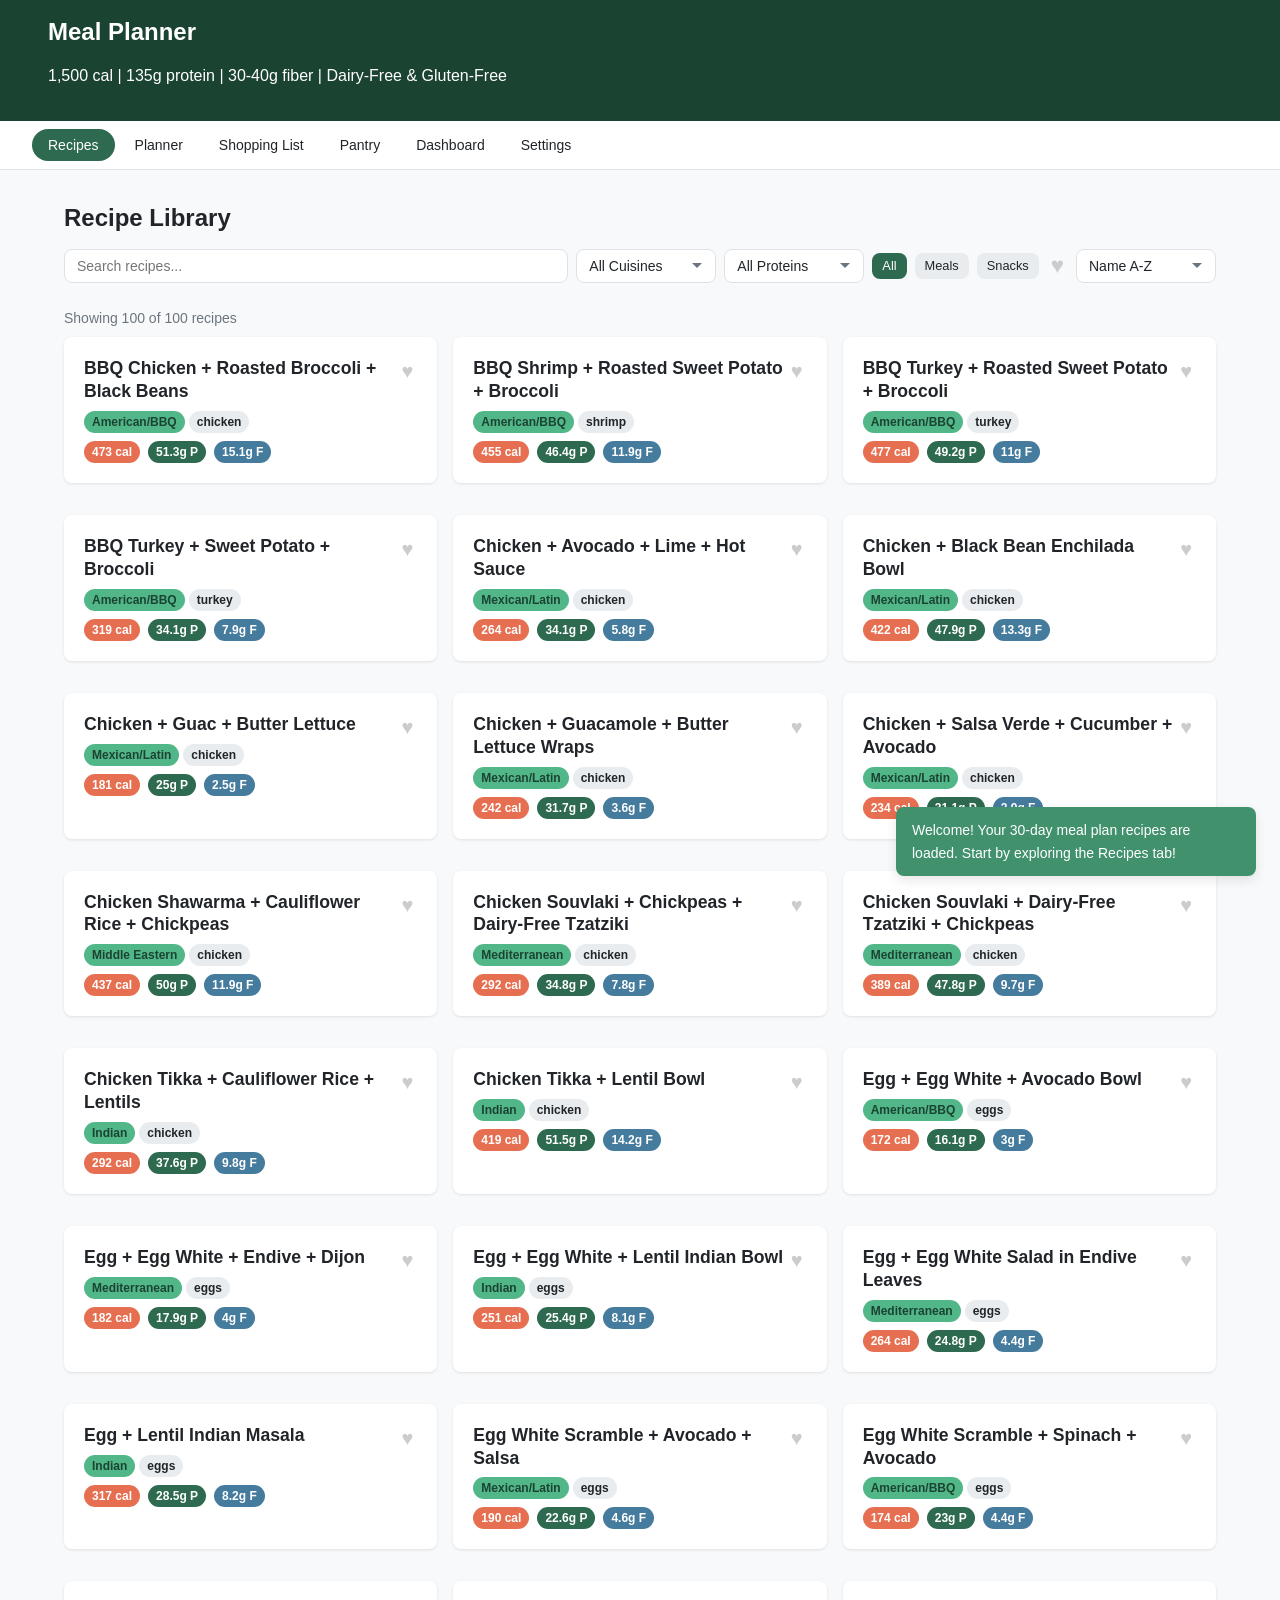
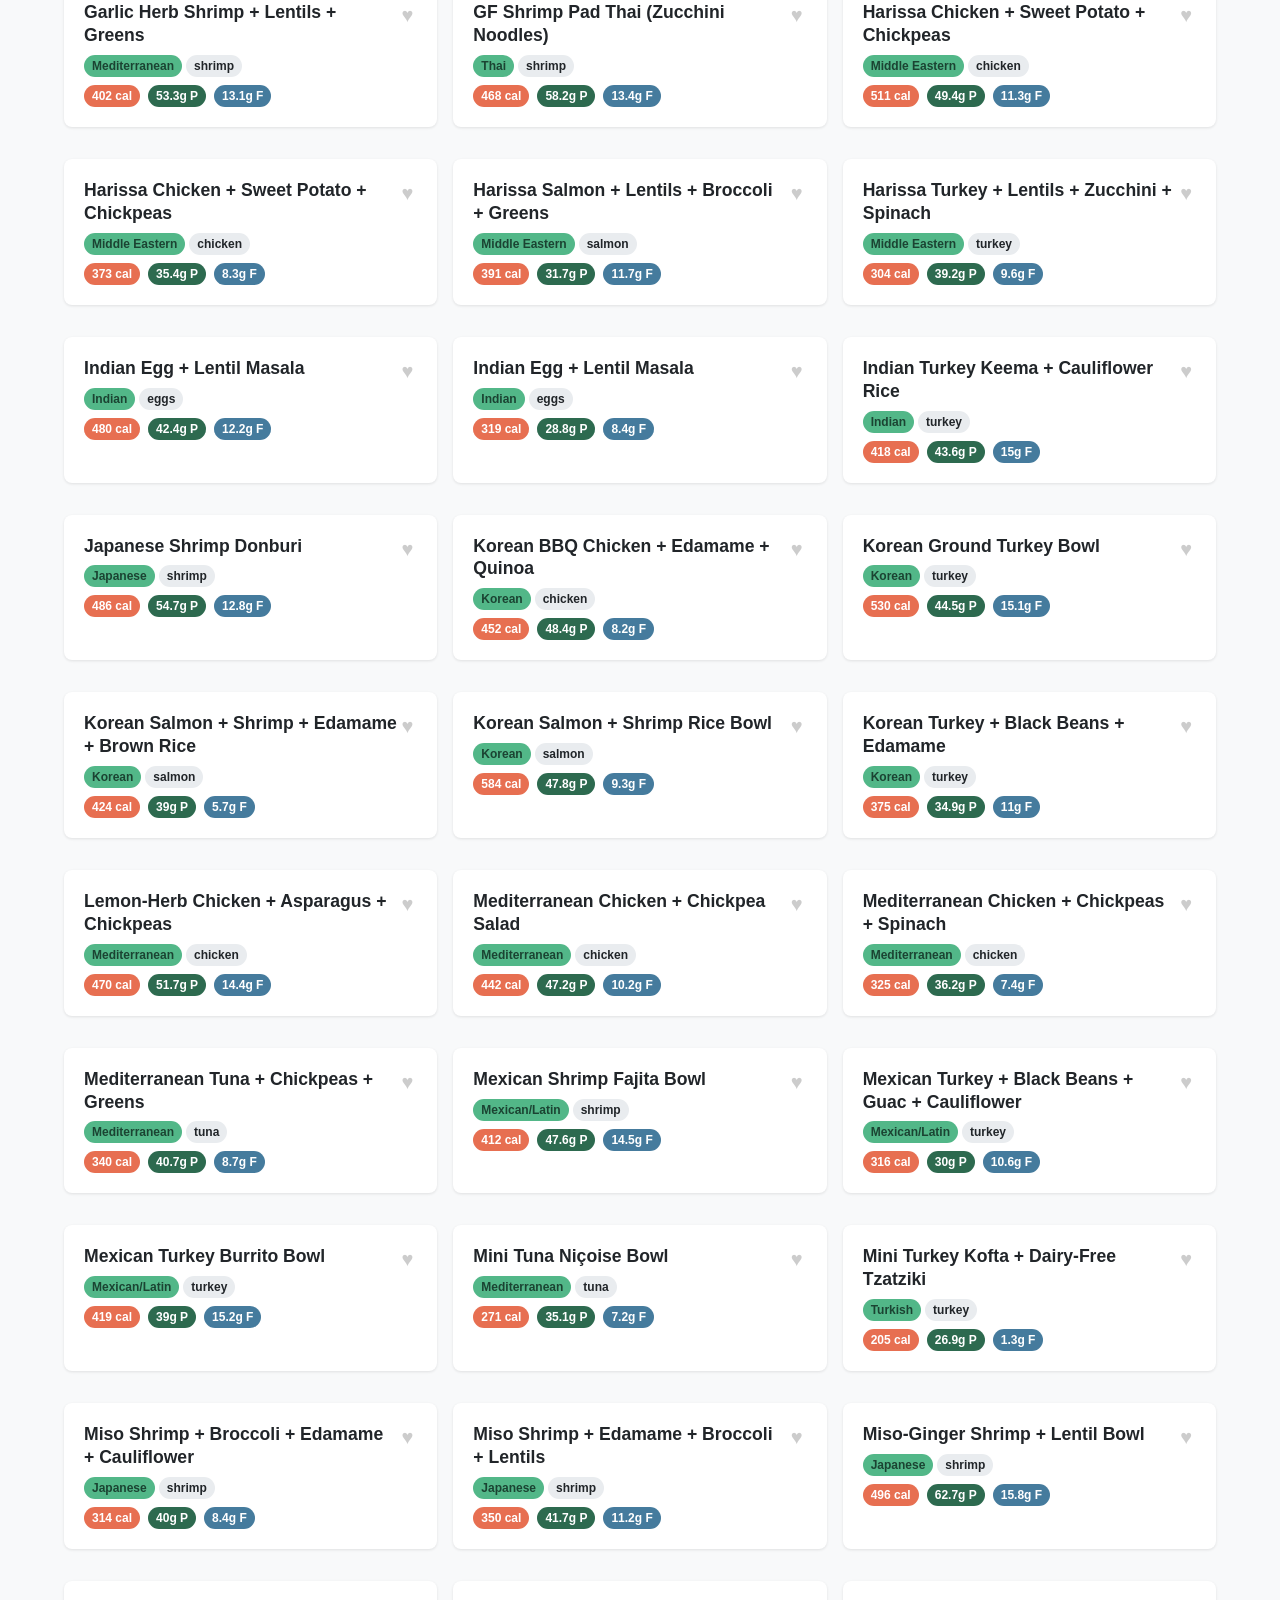
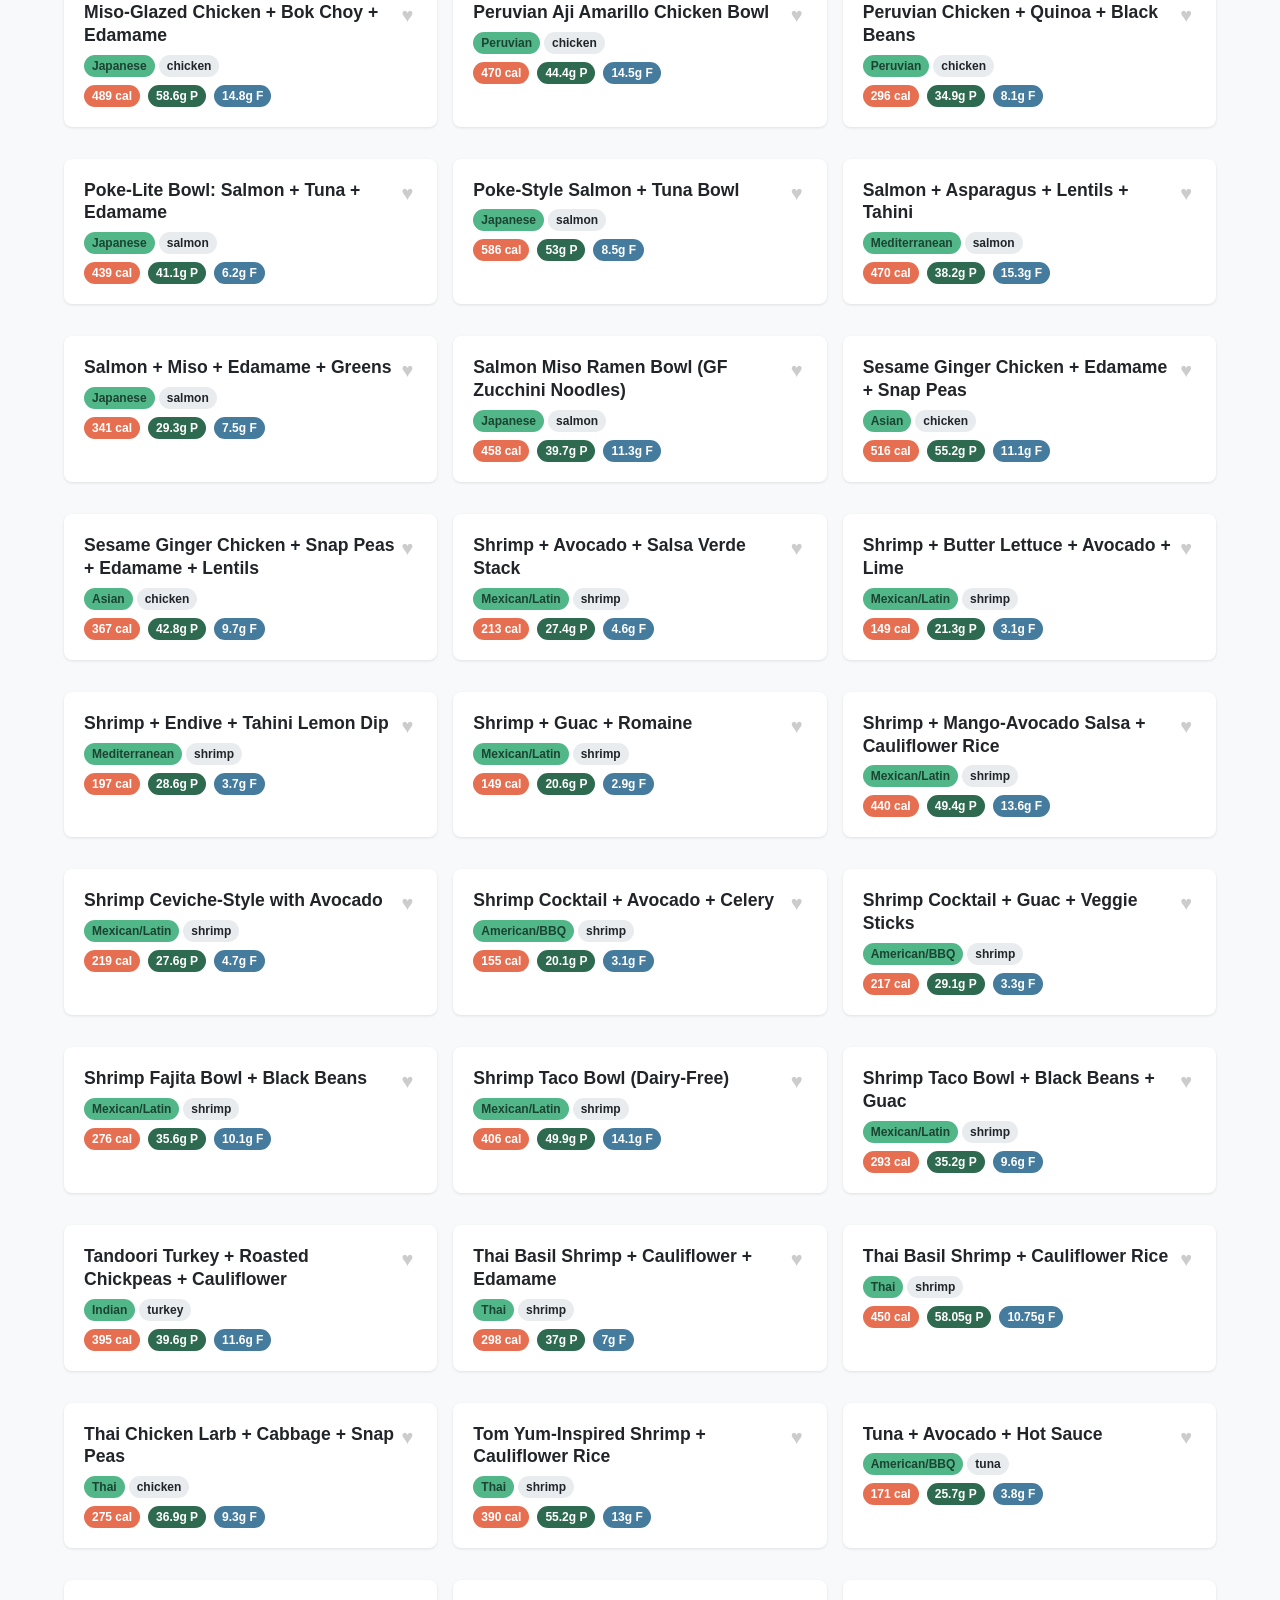
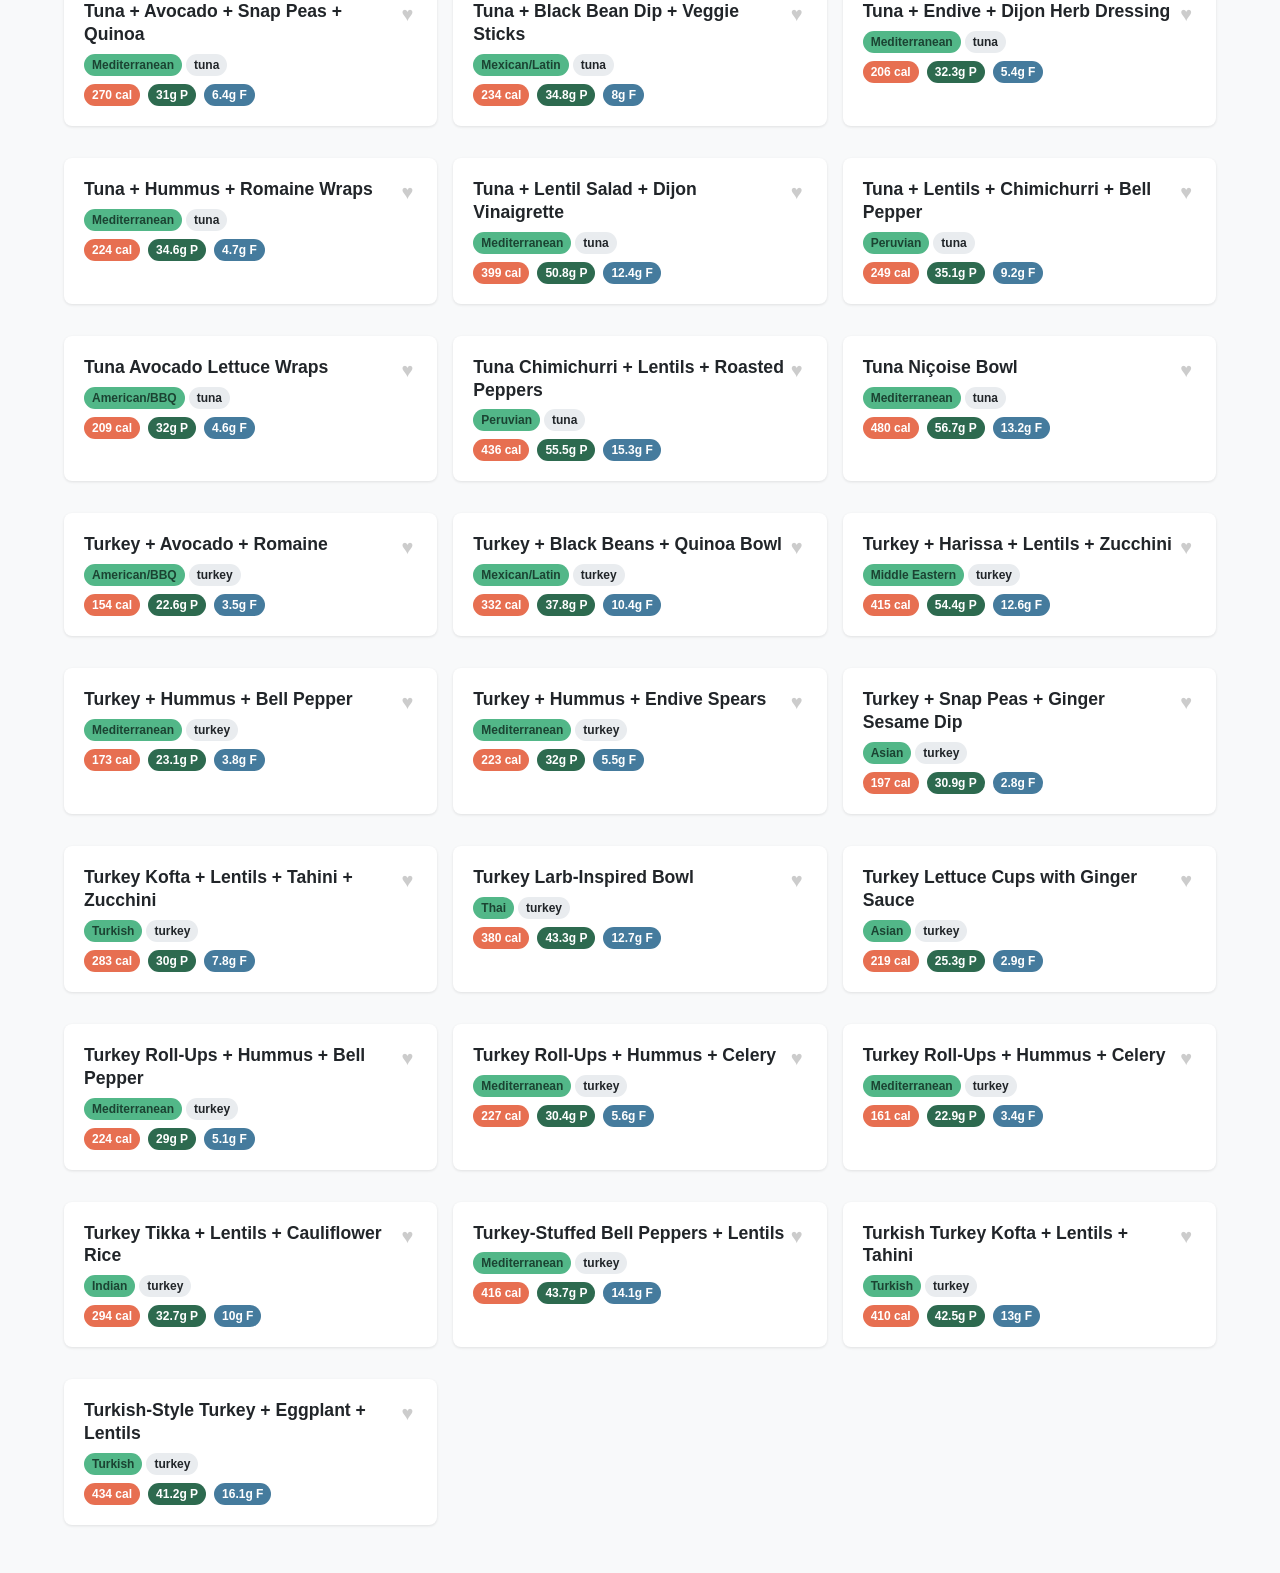
==== app/index.html @ d8b56d94 "Initial commit: 1500 calorie meal planning web app Vanilla HTML/CSS/JS SPA with 12 features built fr" ====
<!DOCTYPE html>
<html lang="en">
<head>
  <meta charset="UTF-8">
  <meta name="viewport" content="width=device-width, initial-scale=1.0">
  <title>Meal Planner</title>
  <link rel="stylesheet" href="css/styles.css">
</head>
<body>

  <header>
    <h1>Meal Planner</h1>
    <p class="header-subtitle">1,500 cal | 135g protein | 30-40g fiber | Dairy-Free &amp; Gluten-Free</p>
  </header>

  <nav class="nav-tabs">
    <button class="nav-tab nav-tab--active" data-page="recipes">Recipes</button>
    <button class="nav-tab" data-page="planner">Planner</button>
    <button class="nav-tab" data-page="shopping-list">Shopping List</button>
    <button class="nav-tab" data-page="pantry">Pantry</button>
    <button class="nav-tab" data-page="dashboard">Dashboard</button>
    <button class="nav-tab" data-page="settings">Settings</button>
  </nav>

  <main id="app-content"></main>

  <div id="modal-overlay" class="modal-overlay hidden">
    <div class="modal-content" id="modal-content"></div>
  </div>

  <div id="toast-container" class="toast-container"></div>

  <script type="module" src="js/app.js"></script>
</body>
</html>
---- app/css/styles.css ----
/* ============================================================
   1500 Calorie Meal Plan - Complete Stylesheet
   ============================================================ */

/* ------------------------------------------------------------
   1. CSS Custom Properties
   ------------------------------------------------------------ */
:root {
  --color-bg: #f8f9fa;
  --color-surface: #ffffff;
  --color-primary: #2d6a4f;
  --color-primary-light: #52b788;
  --color-primary-dark: #1b4332;
  --color-accent: #e76f51;
  --color-text: #212529;
  --color-text-secondary: #6c757d;
  --color-border: #dee2e6;
  --color-success: #40916c;
  --color-warning: #f4a261;
  --color-danger: #e63946;
  --color-macro-cal: #e76f51;
  --color-macro-protein: #2d6a4f;
  --color-macro-fiber: #457b9d;
  --radius: 8px;
  --radius-lg: 12px;
  --shadow-sm: 0 1px 3px rgba(0, 0, 0, 0.1);
  --shadow-md: 0 4px 12px rgba(0, 0, 0, 0.1);
  --shadow-lg: 0 8px 24px rgba(0, 0, 0, 0.15);
  --font-family: -apple-system, BlinkMacSystemFont, 'Segoe UI', sans-serif;
  --transition: 0.2s ease;
}

/* ------------------------------------------------------------
   2. Reset & Base
   ------------------------------------------------------------ */
*,
*::before,
*::after {
  box-sizing: border-box;
}

body {
  margin: 0;
  background-color: var(--color-bg);
  font-family: var(--font-family);
  font-size: 1rem;
  line-height: 1.6;
  color: var(--color-text);
  -webkit-font-smoothing: antialiased;
  -moz-osx-font-smoothing: grayscale;
}

h1, h2, h3, h4, h5, h6 {
  margin-top: 0;
  line-height: 1.3;
}

a {
  color: var(--color-primary);
  text-decoration: none;
}

a:hover {
  text-decoration: underline;
}

img {
  max-width: 100%;
  display: block;
}

/* ------------------------------------------------------------
   3. Header
   ------------------------------------------------------------ */
.header,
header {
  position: sticky;
  top: 0;
  z-index: 100;
  background-color: var(--color-primary-dark);
  color: #ffffff;
  padding: 1rem 2rem;
}

.header h1,
header h1 {
  font-size: 1.5rem;
  margin: 0;
  font-weight: 700;
}

.header .subtitle,
header .subtitle {
  font-size: 0.875rem;
  opacity: 0.8;
  margin: 0;
}

/* ------------------------------------------------------------
   4. Nav Tabs
   ------------------------------------------------------------ */
.nav-tabs {
  display: flex;
  overflow-x: auto;
  gap: 4px;
  background-color: var(--color-surface);
  padding: 0.5rem 1rem;
  border-bottom: 1px solid var(--color-border);
  -webkit-overflow-scrolling: touch;
  scrollbar-width: none;
}

.nav-tabs::-webkit-scrollbar {
  display: none;
}

.nav-tab {
  border-radius: 20px;
  padding: 0.5rem 1rem;
  border: none;
  cursor: pointer;
  font-size: 0.875rem;
  font-family: var(--font-family);
  background: transparent;
  color: var(--color-text);
  white-space: nowrap;
  transition: background-color var(--transition), color var(--transition);
}

.nav-tab:hover {
  background-color: #e9ecef;
}

.nav-tab--active {
  background-color: var(--color-primary);
  color: #ffffff;
}

.nav-tab--active:hover {
  background-color: var(--color-primary-dark);
}

/* ------------------------------------------------------------
   5. Main Content
   ------------------------------------------------------------ */
#app-content {
  max-width: 1200px;
  margin: 0 auto;
  padding: 1.5rem 1rem;
}

/* ------------------------------------------------------------
   6. Cards
   ------------------------------------------------------------ */
.card {
  background-color: var(--color-surface);
  border-radius: var(--radius);
  box-shadow: var(--shadow-sm);
  padding: 1.25rem;
  margin-bottom: 1rem;
}

/* ------------------------------------------------------------
   7. Recipe Cards
   ------------------------------------------------------------ */
.recipe-card {
  background-color: var(--color-surface);
  border-radius: var(--radius);
  box-shadow: var(--shadow-sm);
  padding: 1.25rem;
  margin-bottom: 1rem;
  cursor: pointer;
  transition: transform var(--transition), box-shadow var(--transition);
}

.recipe-card:hover {
  transform: translateY(-2px);
  box-shadow: var(--shadow-md);
}

.recipe-card__name {
  margin: 0 0 0.5rem;
  font-size: 1.1rem;
  font-weight: 600;
}

.recipe-card__badges {
  display: flex;
  flex-wrap: wrap;
  gap: 0.25rem;
  margin-bottom: 0.5rem;
}

.recipe-card__macros {
  display: flex;
  gap: 0.5rem;
  margin-top: 0.5rem;
}

/* ------------------------------------------------------------
   8. Grid Layouts
   ------------------------------------------------------------ */
.grid-2 {
  display: grid;
  grid-template-columns: 1fr;
  gap: 1rem;
}

.grid-3 {
  display: grid;
  grid-template-columns: 1fr;
  gap: 1rem;
}

/* ------------------------------------------------------------
   9. Meal Planner Grid
   ------------------------------------------------------------ */
.planner-grid {
  display: flex;
  flex-direction: column;
  gap: 1rem;
}

.planner-day {
  display: flex;
  flex-direction: column;
  gap: 0.5rem;
  background-color: var(--color-surface);
  border-radius: var(--radius);
  box-shadow: var(--shadow-sm);
  padding: 1rem;
}

.planner-day__label {
  min-width: 100px;
  font-weight: 700;
  font-size: 1rem;
  color: var(--color-primary-dark);
}

.planner-day__slots {
  display: flex;
  gap: 0.5rem;
  flex-wrap: wrap;
  flex: 1;
}

.planner-slot {
  min-width: 200px;
  flex: 1;
  background-color: var(--color-surface);
  border-radius: var(--radius);
  padding: 0.75rem;
  box-shadow: var(--shadow-sm);
}

.planner-slot--empty {
  border: 2px dashed var(--color-border);
  background: transparent;
  box-shadow: none;
  display: flex;
  align-items: center;
  justify-content: center;
  min-height: 80px;
  cursor: pointer;
  color: var(--color-text-secondary);
  font-size: 1.5rem;
  transition: border-color var(--transition), color var(--transition);
}

.planner-slot--empty:hover {
  border-color: var(--color-primary-light);
  color: var(--color-primary);
}

.planner-slot--filled {
  border-left: 3px solid var(--color-primary);
}

.planner-slot__name[data-action="view-recipe"] {
  transition: color 0.15s;
}

.planner-slot__name[data-action="view-recipe"]:hover {
  color: var(--color-primary);
  text-decoration: underline;
}

.planner-day__macros {
  display: flex;
  gap: 0.75rem;
  align-items: center;
  font-size: 0.8rem;
  color: var(--color-text-secondary);
  padding-top: 0.5rem;
  border-top: 1px solid var(--color-border);
  margin-top: 0.25rem;
}

/* ------------------------------------------------------------
   10. Macro Progress Bars
   ------------------------------------------------------------ */
.macro-bar-container {
  margin-bottom: 0.5rem;
}

.macro-bar-container .macro-bar-label {
  display: flex;
  justify-content: space-between;
  font-size: 0.8rem;
  margin-bottom: 0.25rem;
  color: var(--color-text-secondary);
}

.macro-bar {
  height: 8px;
  border-radius: 4px;
  background-color: #e9ecef;
  overflow: hidden;
}

.macro-bar__fill {
  height: 100%;
  border-radius: 4px;
  transition: width 0.3s ease;
}

.macro-bar--cal .macro-bar__fill {
  background-color: var(--color-macro-cal);
}

.macro-bar--protein .macro-bar__fill {
  background-color: var(--color-macro-protein);
}

.macro-bar--fiber .macro-bar__fill {
  background-color: var(--color-macro-fiber);
}

/* ------------------------------------------------------------
   11. Shopping List
   ------------------------------------------------------------ */
.shopping-list {
  margin-bottom: 1rem;
}

.shopping-category {
  margin-bottom: 1rem;
}

.shopping-category h3 {
  font-size: 1rem;
  font-weight: 700;
  padding-bottom: 0.5rem;
  border-bottom: 2px solid var(--color-border);
  margin: 0 0 0.5rem;
  color: var(--color-primary-dark);
}

.shopping-item {
  display: flex;
  align-items: center;
  gap: 0.75rem;
  padding: 0.5rem 0;
  border-bottom: 1px solid #f0f0f0;
  transition: opacity var(--transition);
}

.shopping-item__checkbox {
  flex-shrink: 0;
}

.shopping-item__name {
  flex: 1;
}

.shopping-item__quantity {
  color: var(--color-text-secondary);
  font-size: 0.875rem;
  white-space: nowrap;
}

.shopping-item--checked {
  opacity: 0.5;
  text-decoration: line-through;
}

/* ------------------------------------------------------------
   12. Pantry Items
   ------------------------------------------------------------ */
.pantry-item {
  background-color: var(--color-surface);
  border-radius: var(--radius);
  box-shadow: var(--shadow-sm);
  padding: 0.75rem 1rem;
  margin-bottom: 0.5rem;
  display: flex;
  align-items: center;
  gap: 0.75rem;
  flex-wrap: wrap;
}

.pantry-item__name {
  flex: 1;
  font-weight: 600;
  min-width: 120px;
}

.pantry-item__quantity {
  width: 80px;
  padding: 0.35rem 0.5rem;
  border: 1px solid var(--color-border);
  border-radius: var(--radius);
  font-size: 0.875rem;
  font-family: var(--font-family);
  text-align: center;
}

.pantry-item__unit {
  font-size: 0.875rem;
  color: var(--color-text-secondary);
  min-width: 40px;
}

.pantry-item__badge {
  display: inline-block;
  padding: 0.125rem 0.5rem;
  border-radius: 12px;
  font-size: 0.7rem;
  font-weight: 600;
  background-color: var(--color-primary-light);
  color: var(--color-primary-dark);
}

.pantry-item__actions {
  display: flex;
  gap: 0.25rem;
}

/* ------------------------------------------------------------
   13. Dashboard
   ------------------------------------------------------------ */
.dashboard {
  margin-bottom: 1rem;
}

.dashboard-stats {
  display: grid;
  grid-template-columns: repeat(2, 1fr);
  gap: 1rem;
  margin-bottom: 1.5rem;
}

.stat-card {
  background-color: var(--color-surface);
  border-radius: var(--radius);
  box-shadow: var(--shadow-sm);
  padding: 1.25rem;
  text-align: center;
}

.stat-card__icon {
  font-size: 1.5rem;
  margin-bottom: 0.25rem;
}

.stat-card__value {
  font-size: 1.75rem;
  font-weight: 700;
  line-height: 1.2;
  color: var(--color-primary-dark);
}

.stat-card__label {
  font-size: 0.8rem;
  color: var(--color-text-secondary);
  margin-top: 0.125rem;
}

.dashboard-chart {
  background-color: var(--color-surface);
  border-radius: var(--radius);
  box-shadow: var(--shadow-sm);
  padding: 1.25rem;
  margin-bottom: 1rem;
}

.dashboard-chart h3 {
  margin: 0 0 1rem;
  font-size: 1rem;
}

.dashboard-day {
  background-color: var(--color-surface);
  border-radius: var(--radius);
  box-shadow: var(--shadow-sm);
  padding: 1.25rem;
  margin-bottom: 1rem;
}

/* ------------------------------------------------------------
   14. Buttons
   ------------------------------------------------------------ */
.btn {
  display: inline-flex;
  align-items: center;
  justify-content: center;
  gap: 0.375rem;
  padding: 0.5rem 1rem;
  border-radius: var(--radius);
  border: none;
  cursor: pointer;
  font-size: 0.875rem;
  font-family: var(--font-family);
  font-weight: 500;
  line-height: 1.4;
  transition: background-color var(--transition), transform var(--transition), box-shadow var(--transition);
  text-decoration: none;
}

.btn:active {
  transform: scale(0.97);
}

.btn-primary {
  background-color: var(--color-primary);
  color: #ffffff;
}

.btn-primary:hover {
  background-color: var(--color-primary-dark);
}

.btn-secondary {
  background-color: #e9ecef;
  color: var(--color-text);
}

.btn-secondary:hover {
  background-color: #dee2e6;
}

.btn-danger {
  background-color: var(--color-danger);
  color: #ffffff;
}

.btn-danger:hover {
  background-color: #c5303c;
}

.btn-success {
  background-color: var(--color-success);
  color: #ffffff;
}

.btn-success:hover {
  background-color: #357a5b;
}

.btn-sm {
  padding: 0.25rem 0.625rem;
  font-size: 0.8rem;
}

.btn-icon {
  width: 36px;
  height: 36px;
  padding: 0;
  display: inline-flex;
  align-items: center;
  justify-content: center;
  border-radius: var(--radius);
  background-color: transparent;
  border: none;
  cursor: pointer;
  font-size: 1.1rem;
  color: var(--color-text-secondary);
  transition: background-color var(--transition), color var(--transition);
}

.btn-icon:hover {
  background-color: #e9ecef;
  color: var(--color-text);
}

/* ------------------------------------------------------------
   15. Forms
   ------------------------------------------------------------ */
.form-group {
  margin-bottom: 1rem;
}

.form-group label,
label {
  display: block;
  font-weight: 600;
  margin-bottom: 0.25rem;
  font-size: 0.875rem;
}

input,
select,
textarea {
  width: 100%;
  padding: 0.5rem 0.75rem;
  border: 1px solid var(--color-border);
  border-radius: var(--radius);
  font-size: 0.875rem;
  font-family: var(--font-family);
  color: var(--color-text);
  background-color: var(--color-surface);
  transition: border-color var(--transition), box-shadow var(--transition);
}

input:focus,
select:focus,
textarea:focus {
  border-color: var(--color-primary);
  outline: none;
  box-shadow: 0 0 0 3px rgba(45, 106, 79, 0.1);
}

input[type="number"] {
  width: auto;
}

input[type="checkbox"],
input[type="radio"] {
  width: auto;
}

textarea {
  resize: vertical;
  min-height: 80px;
}

select {
  cursor: pointer;
  appearance: none;
  background-image: url("data:image/svg+xml,%3Csvg xmlns='http://www.w3.org/2000/svg' width='12' height='12' viewBox='0 0 12 12'%3E%3Cpath fill='%236c757d' d='M6 8L1 3h10z'/%3E%3C/svg%3E");
  background-repeat: no-repeat;
  background-position: right 0.75rem center;
  padding-right: 2rem;
}

/* ------------------------------------------------------------
   16. Badges
   ------------------------------------------------------------ */
.badge {
  display: inline-block;
  padding: 0.125rem 0.5rem;
  border-radius: 12px;
  font-size: 0.75rem;
  font-weight: 600;
  line-height: 1.5;
}

.badge-cuisine {
  background-color: var(--color-primary-light);
  color: var(--color-primary-dark);
}

.badge-cal {
  background-color: var(--color-macro-cal);
  color: #ffffff;
}

.badge-protein {
  background-color: var(--color-macro-protein);
  color: #ffffff;
}

.badge-fiber {
  background-color: var(--color-macro-fiber);
  color: #ffffff;
}

.badge-tag {
  background-color: #e9ecef;
  color: var(--color-text);
}

.badge-phase-standard {
  background-color: #d0ecf5;
  color: #1a6985;
}

.badge-phase-luteal {
  background-color: #f3d5e0;
  color: #8b3a62;
}

/* ------------------------------------------------------------
   17. Modal
   ------------------------------------------------------------ */
.modal-overlay {
  position: fixed;
  inset: 0;
  background: rgba(0, 0, 0, 0.5);
  display: flex;
  align-items: center;
  justify-content: center;
  z-index: 1000;
  animation: fadeIn 0.15s ease;
}

.modal-content {
  background: var(--color-surface);
  border-radius: var(--radius-lg);
  max-width: 700px;
  width: 90%;
  max-height: 85vh;
  overflow-y: auto;
  padding: 2rem;
  position: relative;
  box-shadow: var(--shadow-lg);
  animation: fadeIn 0.2s ease;
}

.modal-content::-webkit-scrollbar {
  width: 6px;
}

.modal-content::-webkit-scrollbar-track {
  background: transparent;
}

.modal-content::-webkit-scrollbar-thumb {
  background-color: #c0c0c0;
  border-radius: 3px;
}

.modal-content::-webkit-scrollbar-thumb:hover {
  background-color: #a0a0a0;
}

.modal-close {
  position: absolute;
  top: 1rem;
  right: 1rem;
  background: none;
  border: none;
  font-size: 1.5rem;
  cursor: pointer;
  color: var(--color-text-secondary);
  line-height: 1;
  padding: 0.25rem;
  transition: color var(--transition);
}

.modal-close:hover {
  color: var(--color-text);
}

.hidden {
  display: none !important;
}

/* ------------------------------------------------------------
   18. Toast Notifications
   ------------------------------------------------------------ */
.toast-container {
  position: fixed;
  bottom: 1.5rem;
  right: 1.5rem;
  z-index: 1001;
  display: flex;
  flex-direction: column;
  gap: 0.5rem;
  pointer-events: none;
}

.toast {
  padding: 0.75rem 1rem;
  border-radius: var(--radius);
  color: #ffffff;
  font-size: 0.875rem;
  font-family: var(--font-family);
  animation: slideIn 0.3s ease;
  pointer-events: auto;
  box-shadow: var(--shadow-md);
  max-width: 360px;
}

.toast-success {
  background-color: var(--color-success);
}

.toast-error {
  background-color: var(--color-danger);
}

.toast-info {
  background-color: var(--color-primary);
}

/* ------------------------------------------------------------
   19. Search & Filter Bar
   ------------------------------------------------------------ */
.filter-bar {
  display: flex;
  flex-wrap: wrap;
  gap: 0.5rem;
  margin-bottom: 1.5rem;
  align-items: center;
}

.filter-bar input[type="search"] {
  flex: 1;
  min-width: 200px;
}

.filter-bar select {
  width: auto;
  min-width: 140px;
}

/* ------------------------------------------------------------
   20. Recipe Detail
   ------------------------------------------------------------ */
.recipe-detail__header {
  margin-bottom: 1rem;
}

.recipe-detail__header h2 {
  margin: 0 0 0.5rem;
  font-size: 1.5rem;
}

.recipe-detail__macros {
  display: flex;
  gap: 2rem;
  padding: 1rem 0;
  border-top: 1px solid var(--color-border);
  border-bottom: 1px solid var(--color-border);
  margin-bottom: 1rem;
}

.recipe-detail__macro-item {
  text-align: center;
}

.recipe-detail__macro-value {
  font-size: 1.5rem;
  font-weight: 700;
  line-height: 1.2;
}

.recipe-detail__macro-label {
  font-size: 0.75rem;
  color: var(--color-text-secondary);
  text-transform: uppercase;
  letter-spacing: 0.5px;
}

.recipe-detail__ingredients {
  margin-bottom: 1.5rem;
}

.recipe-detail__ingredients h3 {
  margin: 0 0 0.5rem;
  font-size: 1.1rem;
}

.recipe-detail__ingredients table {
  width: 100%;
  border-collapse: collapse;
}

.recipe-detail__ingredients th {
  text-align: left;
  padding: 0.5rem;
  border-bottom: 2px solid var(--color-border);
  font-size: 0.8rem;
  text-transform: uppercase;
  letter-spacing: 0.5px;
  color: var(--color-text-secondary);
}

.recipe-detail__ingredients td {
  padding: 0.5rem;
  border-bottom: 1px solid #f0f0f0;
  font-size: 0.9rem;
}

/* ------------------------------------------------------------
   21. Phase Indicator
   ------------------------------------------------------------ */
.phase-badge {
  display: inline-block;
  padding: 0.125rem 0.5rem;
  border-radius: 12px;
  font-size: 0.75rem;
  font-weight: 600;
}

.phase-badge--standard {
  background-color: #d0ecf5;
  color: #1a6985;
}

.phase-badge--luteal {
  background-color: #f3d5e0;
  color: #8b3a62;
}

/* ------------------------------------------------------------
   22. Empty States
   ------------------------------------------------------------ */
.empty-state {
  text-align: center;
  padding: 3rem 1rem;
  color: var(--color-text-secondary);
  font-size: 1.1rem;
}

.empty-state p {
  margin: 0.5rem 0;
}

/* ------------------------------------------------------------
   23. Utility Classes
   ------------------------------------------------------------ */
.flex {
  display: flex;
}

.flex-between {
  display: flex;
  justify-content: space-between;
}

.flex-center {
  display: flex;
  align-items: center;
  justify-content: center;
}

.flex-wrap {
  flex-wrap: wrap;
}

.gap-1 {
  gap: 0.5rem;
}

.gap-2 {
  gap: 1rem;
}

.mt-1 {
  margin-top: 0.5rem;
}

.mt-2 {
  margin-top: 1rem;
}

.mb-1 {
  margin-bottom: 0.5rem;
}

.mb-2 {
  margin-bottom: 1rem;
}

.text-center {
  text-align: center;
}

.text-sm {
  font-size: 0.875rem;
}

.text-secondary {
  color: var(--color-text-secondary);
}

.fw-bold {
  font-weight: 700;
}

/* ------------------------------------------------------------
   24. Favorite Heart Button
   ------------------------------------------------------------ */
.favorite-btn {
  background: none;
  border: none;
  cursor: pointer;
  font-size: 1.25rem;
  color: #ccc;
  transition: color var(--transition), transform var(--transition);
  padding: 0.25rem;
  line-height: 1;
}

.favorite-btn:hover {
  transform: scale(1.1);
}

.favorite-btn.favorite--active {
  color: var(--color-accent);
}

/* ------------------------------------------------------------
   25. Week Navigation
   ------------------------------------------------------------ */
.week-nav {
  display: flex;
  align-items: center;
  justify-content: center;
  gap: 1rem;
  margin-bottom: 1rem;
}

.week-nav__label {
  font-size: 1.1rem;
  font-weight: 600;
  margin: 0;
  white-space: nowrap;
}

/* ------------------------------------------------------------
   26. Auto-Plan Panel
   ------------------------------------------------------------ */
.auto-plan {
  background-color: var(--color-surface);
  border-radius: var(--radius);
  box-shadow: var(--shadow-sm);
  padding: 1.25rem;
  margin-bottom: 1rem;
}

.auto-plan h3 {
  margin: 0 0 1rem;
  font-size: 1.1rem;
}

.auto-plan__options {
  display: flex;
  flex-direction: column;
  gap: 0.75rem;
  margin-bottom: 1rem;
}

.auto-plan__option {
  display: flex;
  align-items: center;
  gap: 0.5rem;
  font-size: 0.9rem;
}

.auto-plan__generate {
  margin-top: 0.5rem;
}

/* ------------------------------------------------------------
   27. Template Cards
   ------------------------------------------------------------ */
.template-card {
  background-color: var(--color-surface);
  border-radius: var(--radius);
  box-shadow: var(--shadow-sm);
  padding: 1.25rem;
  margin-bottom: 1rem;
  display: flex;
  align-items: center;
  justify-content: space-between;
  gap: 1rem;
  flex-wrap: wrap;
}

.template-card__info {
  flex: 1;
  min-width: 150px;
}

.template-card__name {
  font-weight: 700;
  font-size: 1rem;
  margin: 0 0 0.25rem;
}

.template-card__meta {
  font-size: 0.8rem;
  color: var(--color-text-secondary);
}

.template-card__actions {
  display: flex;
  gap: 0.5rem;
}

/* ------------------------------------------------------------
   28. Scale Controls
   ------------------------------------------------------------ */
.scale-controls {
  display: flex;
  align-items: center;
  gap: 0.5rem;
}

.scale-controls__label {
  font-size: 0.875rem;
  font-weight: 600;
  color: var(--color-text-secondary);
}

.scale-controls .scale-preset {
  padding: 0.2rem 0.6rem;
  border-radius: 20px;
  border: 1px solid var(--color-border);
  background: transparent;
  cursor: pointer;
  font-size: 0.75rem;
  font-family: var(--font-family);
  color: var(--color-text);
  transition: background-color var(--transition), border-color var(--transition);
}

.scale-controls .scale-preset:hover {
  background-color: #e9ecef;
}

.scale-controls .scale-preset--active {
  background-color: var(--color-primary);
  color: #ffffff;
  border-color: var(--color-primary);
}

/* ------------------------------------------------------------
   29. Custom Checkboxes
   ------------------------------------------------------------ */
input[type="checkbox"] {
  accent-color: var(--color-primary);
  width: 16px;
  height: 16px;
  cursor: pointer;
}

/* ------------------------------------------------------------
   30. Data Tables
   ------------------------------------------------------------ */
.data-table {
  width: 100%;
  border-collapse: collapse;
}

.data-table th {
  text-align: left;
  padding: 0.5rem;
  border-bottom: 2px solid var(--color-border);
  font-size: 0.8rem;
  text-transform: uppercase;
  letter-spacing: 0.5px;
  color: var(--color-text-secondary);
  font-weight: 600;
}

.data-table td {
  padding: 0.5rem;
  border-bottom: 1px solid #f0f0f0;
  font-size: 0.9rem;
}

.data-table tr:hover {
  background-color: #f8f9fa;
}

/* ------------------------------------------------------------
   31. Animations
   ------------------------------------------------------------ */
@keyframes slideIn {
  from {
    transform: translateX(100%);
    opacity: 0;
  }
  to {
    transform: translateX(0);
    opacity: 1;
  }
}

@keyframes fadeIn {
  from {
    opacity: 0;
  }
  to {
    opacity: 1;
  }
}

.page-transition {
  animation: fadeIn 0.2s ease;
}

/* ------------------------------------------------------------
   32. Planner Macro Status Indicators
   ------------------------------------------------------------ */
.macro-status {
  display: inline-block;
  width: 10px;
  height: 10px;
  border-radius: 50%;
  margin-right: 0.25rem;
  vertical-align: middle;
}

.macro-status--good {
  background-color: var(--color-success);
}

.macro-status--warn {
  background-color: var(--color-warning);
}

.macro-status--bad {
  background-color: var(--color-danger);
}

/* ------------------------------------------------------------
   33. Responsive - Tablet (min-width: 768px)
   ------------------------------------------------------------ */
@media (min-width: 768px) {
  .grid-2 {
    grid-template-columns: repeat(2, 1fr);
  }

  .planner-day {
    flex-direction: row;
    align-items: flex-start;
  }

  .planner-day__label {
    padding-top: 0.75rem;
  }

  .planner-day__slots {
    flex-wrap: nowrap;
  }

  .planner-day__macros {
    border-top: none;
    border-left: 1px solid var(--color-border);
    padding-top: 0;
    padding-left: 0.75rem;
    margin-top: 0;
    flex-direction: column;
    min-width: 80px;
  }

  .dashboard-stats {
    grid-template-columns: repeat(4, 1fr);
  }
}

/* ------------------------------------------------------------
   34. Responsive - Desktop (min-width: 1024px)
   ------------------------------------------------------------ */
@media (min-width: 1024px) {
  .grid-3 {
    grid-template-columns: repeat(3, 1fr);
  }

  #app-content {
    padding: 2rem 1.5rem;
  }

  .header,
  header {
    padding: 1rem 3rem;
  }

  .nav-tabs {
    padding: 0.5rem 2rem;
  }

  .modal-content {
    padding: 2.5rem;
  }
}

/* ------------------------------------------------------------
   35. Print Styles
   ------------------------------------------------------------ */
@media print {
  .header,
  header,
  .nav-tabs,
  .modal-overlay,
  .toast-container,
  .btn,
  .filter-bar,
  .auto-plan,
  .week-nav {
    display: none !important;
  }

  body {
    background: #ffffff;
    color: #000000;
    font-size: 12pt;
  }

  #app-content {
    max-width: 100%;
    padding: 0;
    margin: 0;
  }

  .card,
  .recipe-card,
  .planner-slot,
  .planner-day,
  .stat-card,
  .dashboard-chart,
  .dashboard-day,
  .template-card,
  .pantry-item {
    box-shadow: none;
    border: 1px solid #ccc;
    break-inside: avoid;
  }

  .recipe-card:hover {
    transform: none;
    box-shadow: none;
  }
}

/* ------------------------------------------------------------
   36. Scrollbar Styling (webkit)
   ------------------------------------------------------------ */
::-webkit-scrollbar {
  width: 8px;
  height: 8px;
}

::-webkit-scrollbar-track {
  background: transparent;
}

::-webkit-scrollbar-thumb {
  background-color: #ccc;
  border-radius: 4px;
}

::-webkit-scrollbar-thumb:hover {
  background-color: #aaa;
}
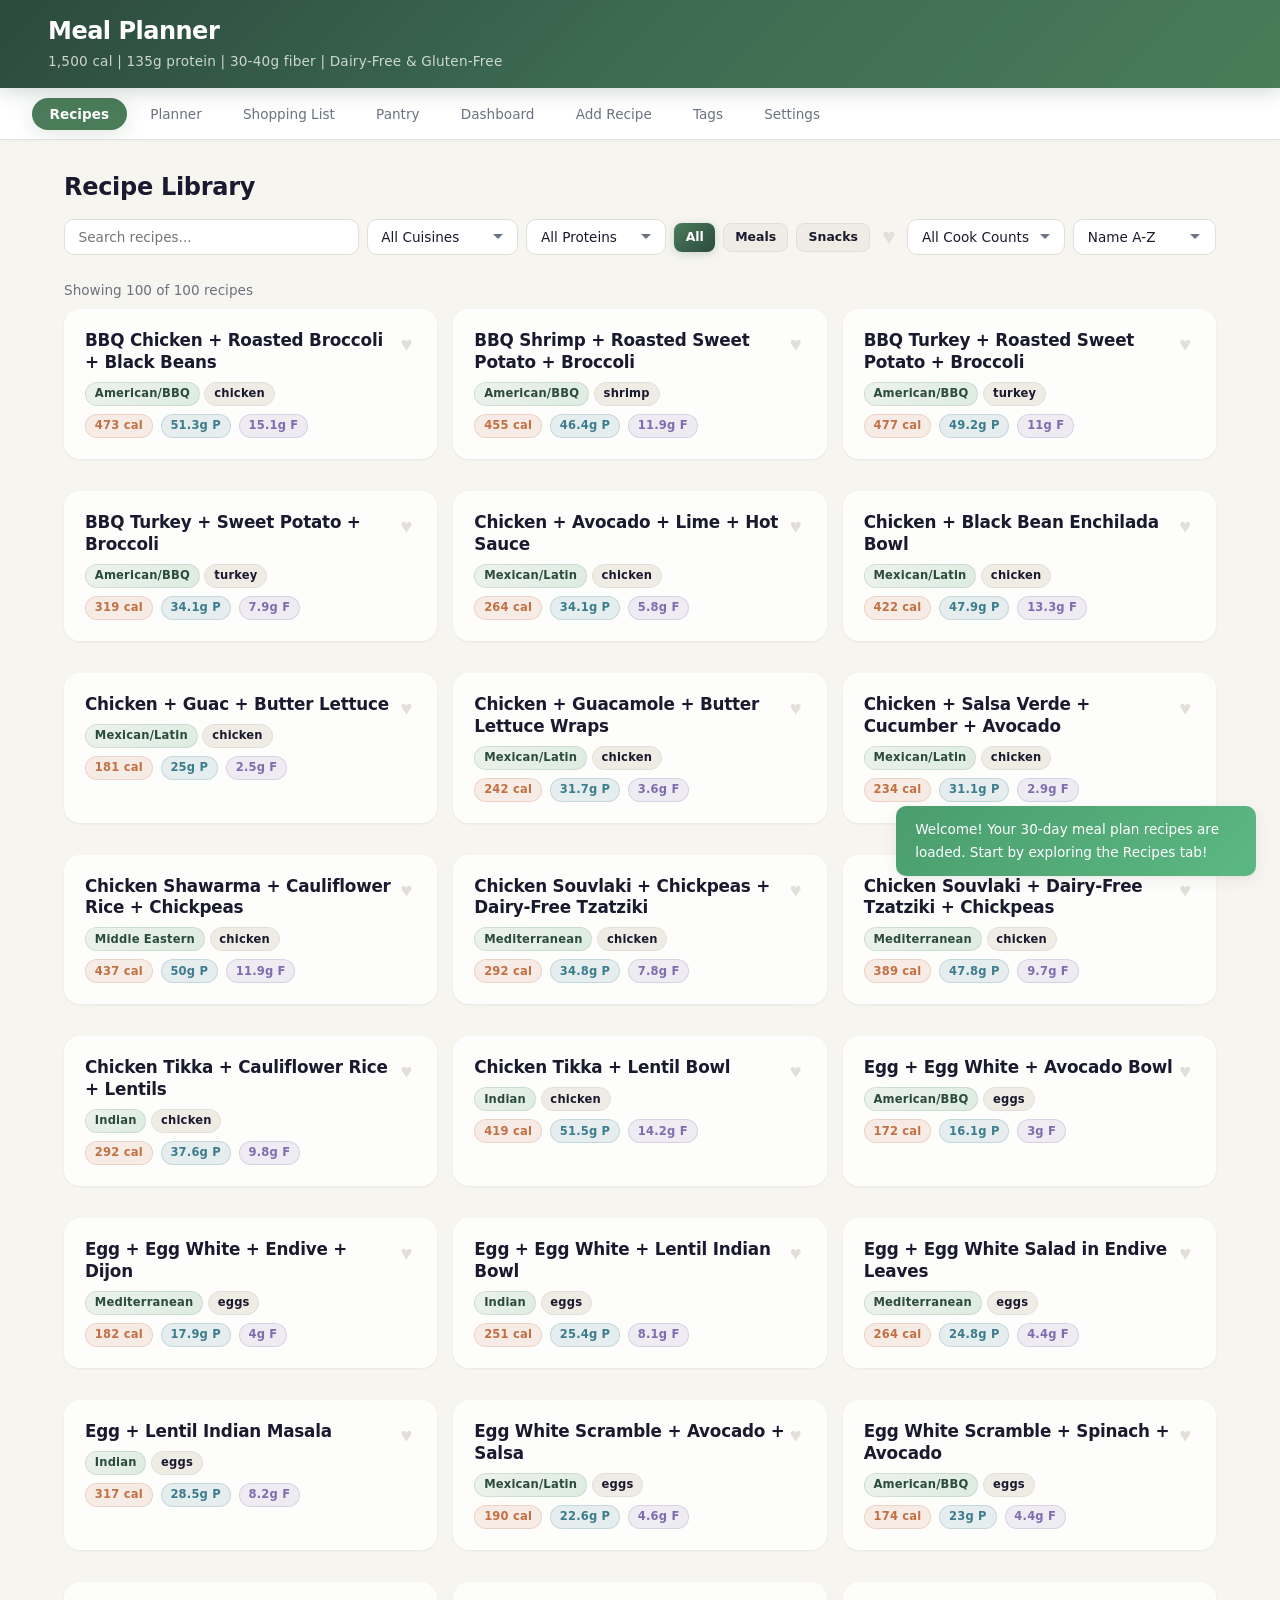
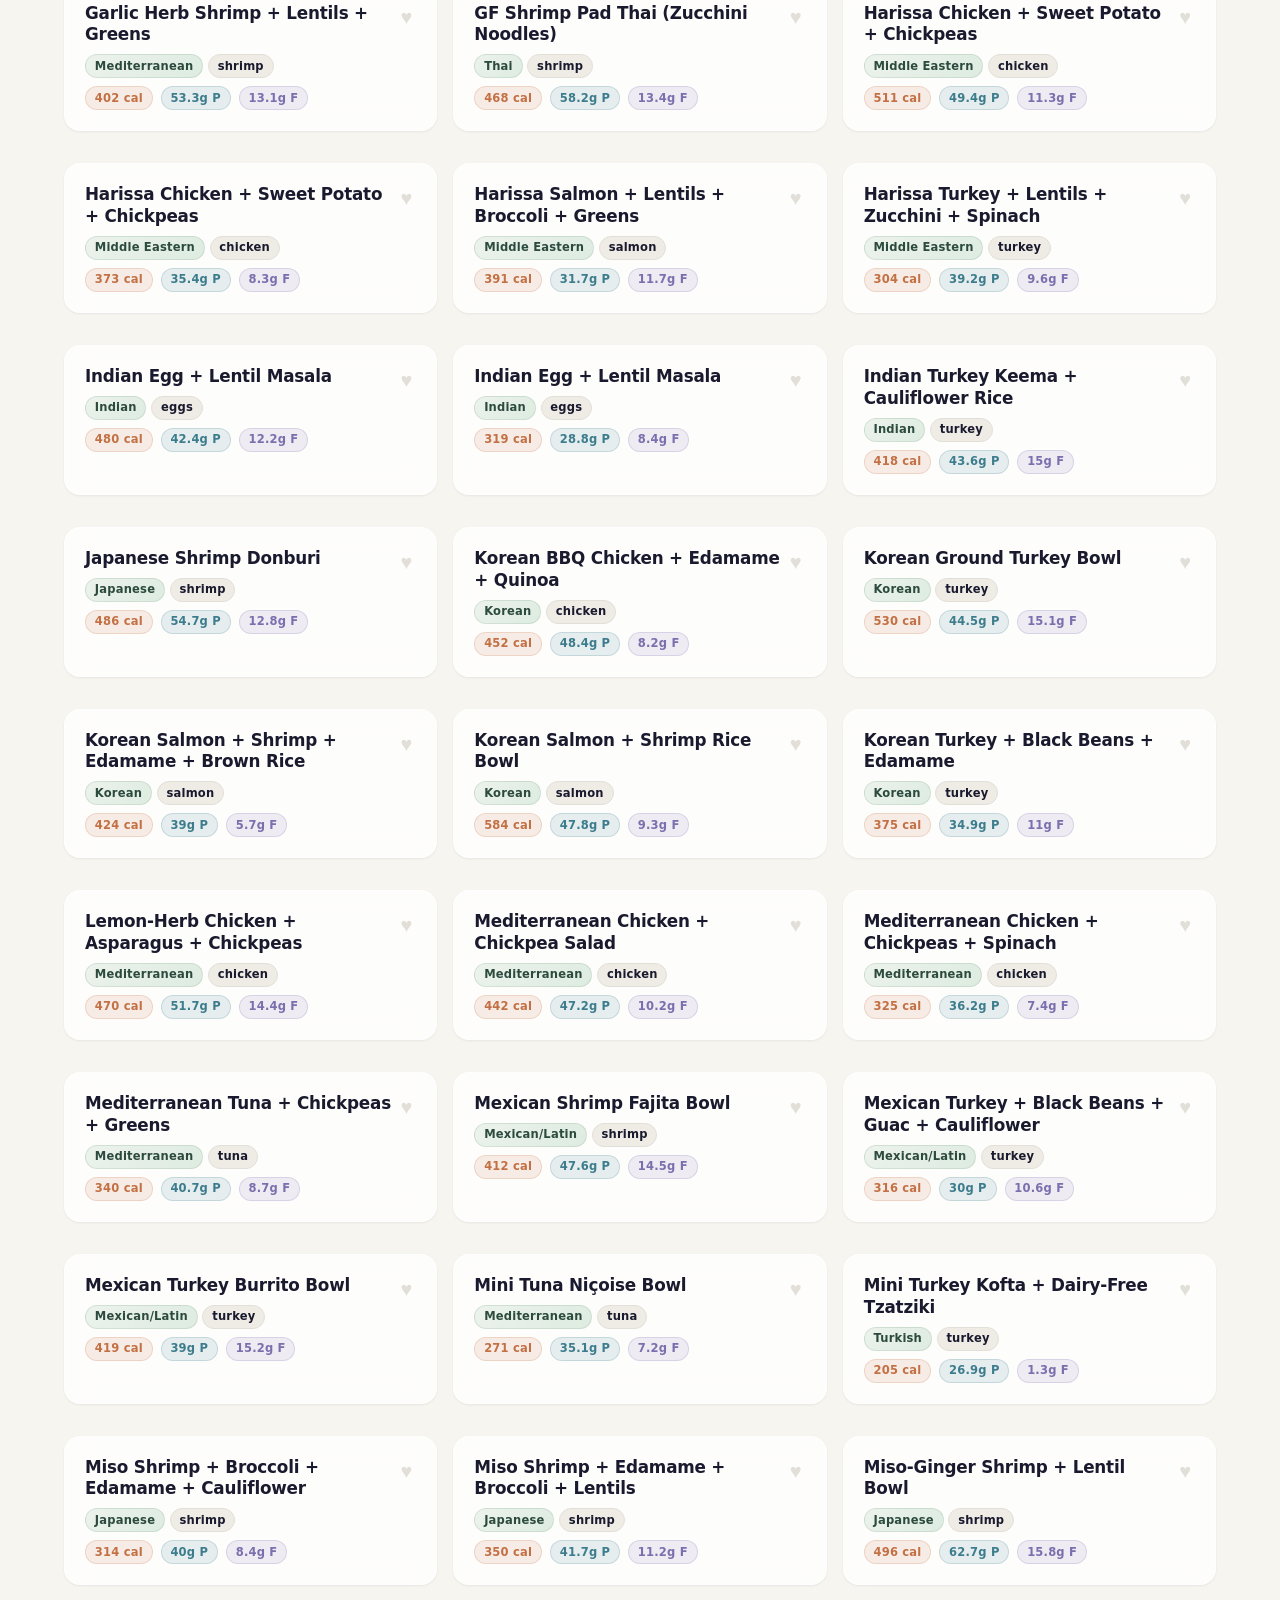
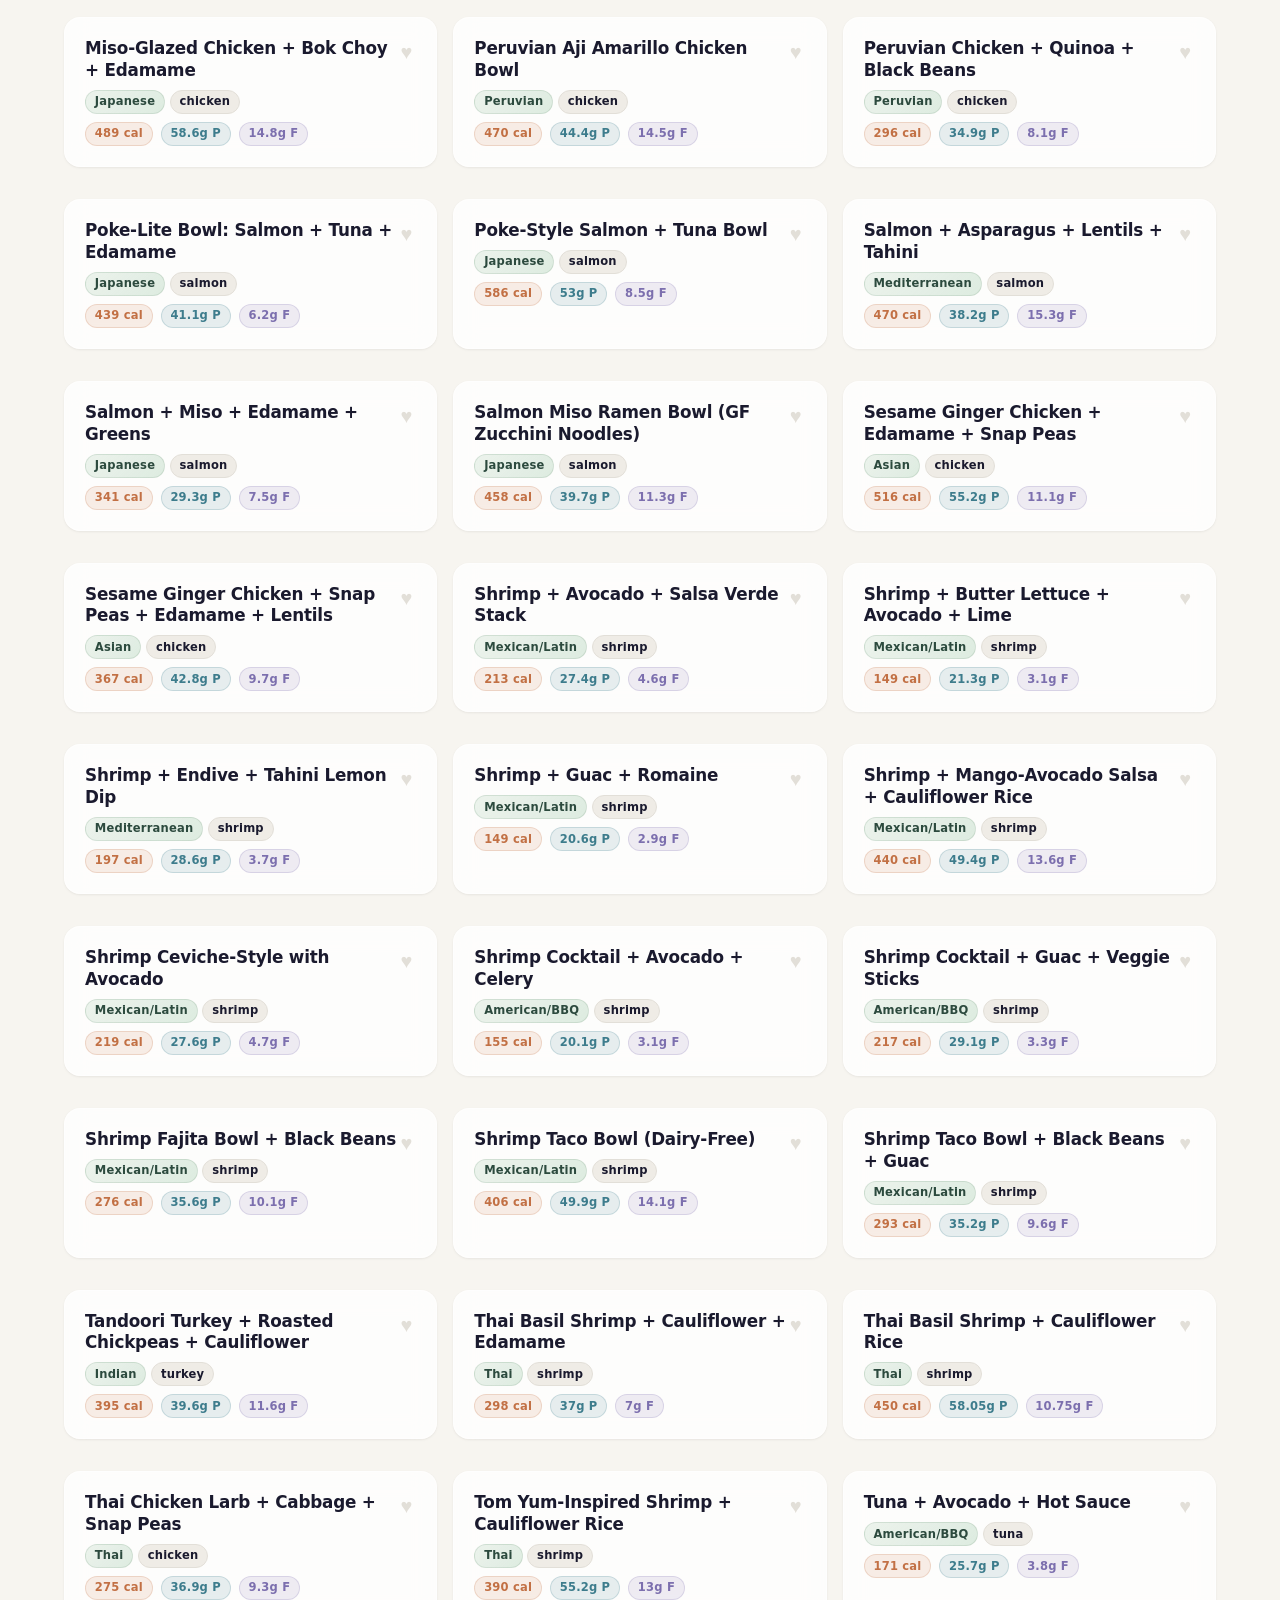
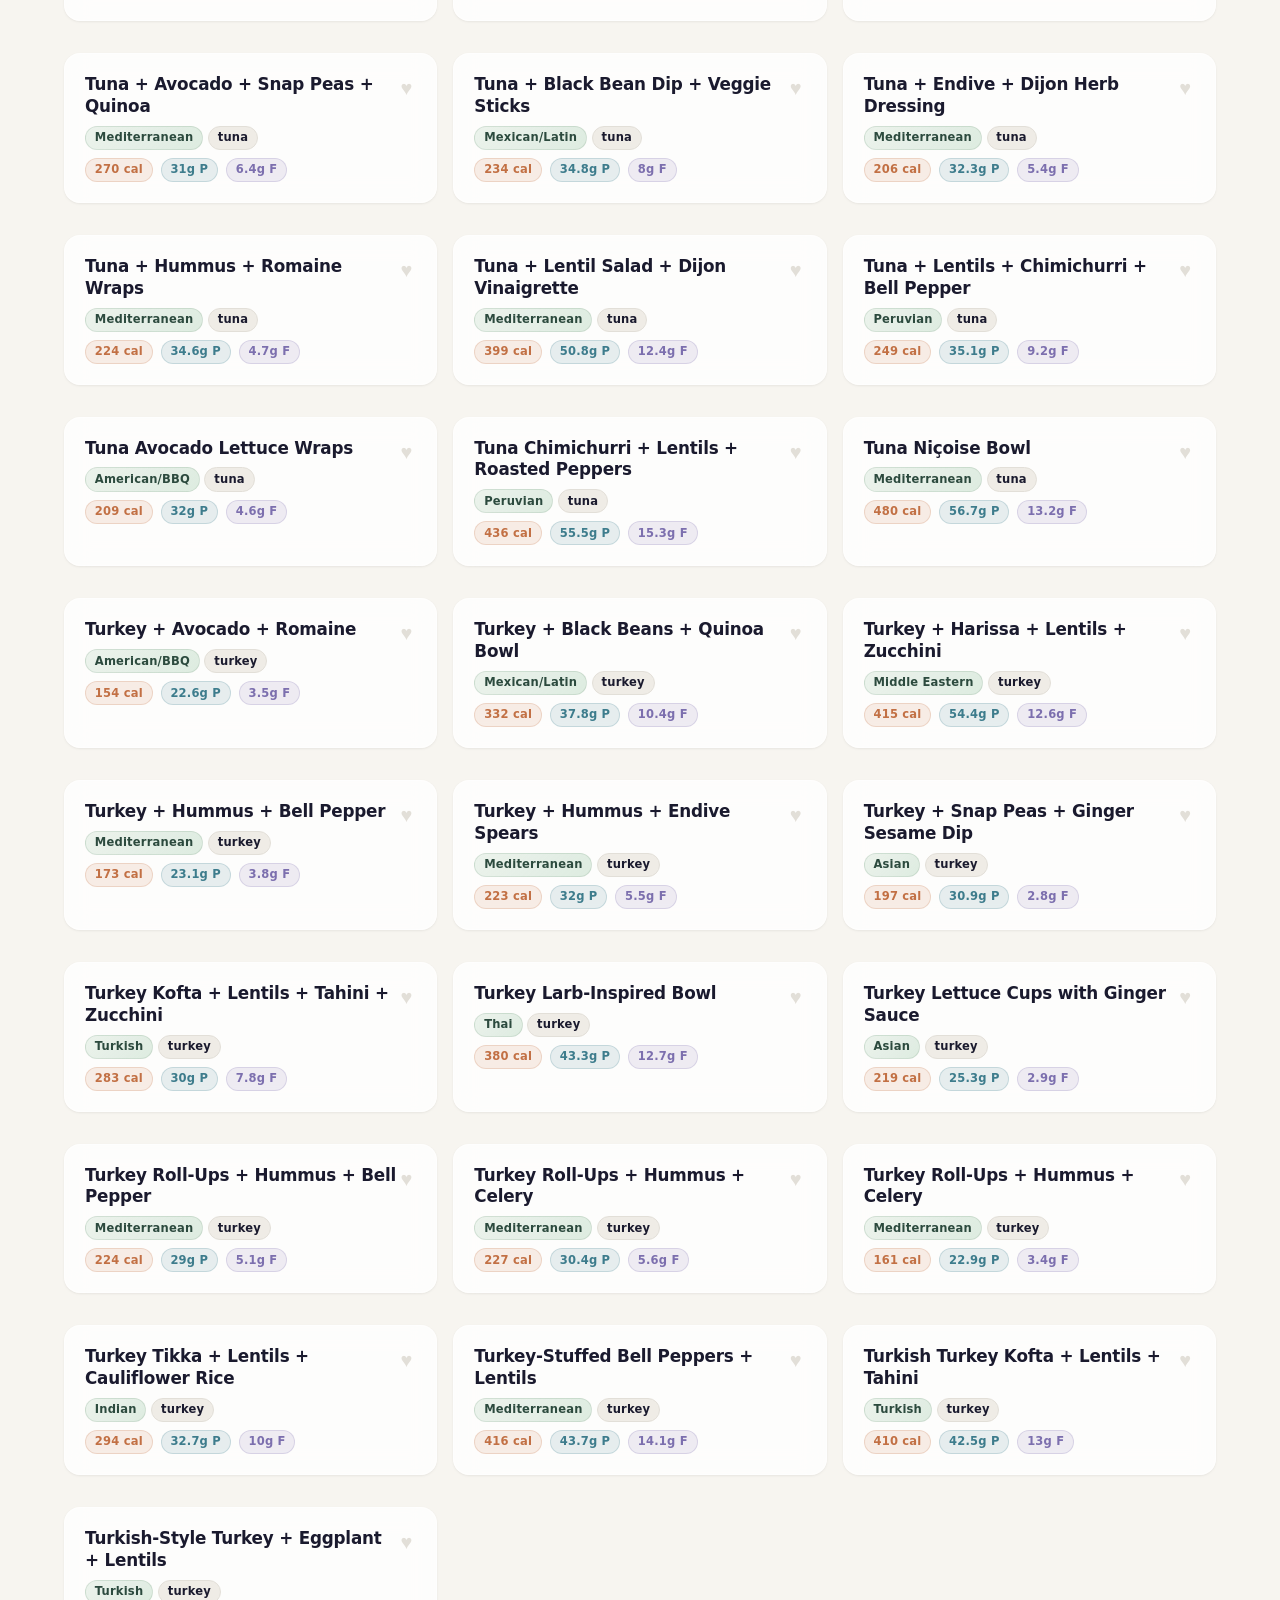
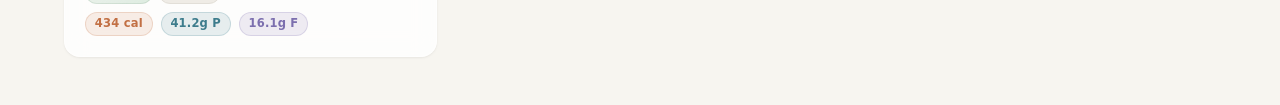
==== commit b275c6da: "Add Flask server, SQLite schema, USDA/Claude services, API routes, migration script, and frontend AP" ====
--- a/app/index.html
+++ b/app/index.html
@@ -19,6 +19,8 @@
     <button class="nav-tab" data-page="shopping-list">Shopping List</button>
     <button class="nav-tab" data-page="pantry">Pantry</button>
     <button class="nav-tab" data-page="dashboard">Dashboard</button>
+    <button class="nav-tab" data-page="add-recipe">Add Recipe</button>
+    <button class="nav-tab" data-page="tags">Tags</button>
     <button class="nav-tab" data-page="settings">Settings</button>
   </nav>
 
--- a/app/css/styles.css
+++ b/app/css/styles.css
@@ -1,33 +1,61 @@
 /* ============================================================
-   1500 Calorie Meal Plan - Complete Stylesheet
+   "Sage Garden" Theme — 1500 Calorie Meal Planner
+   A warm, premium visual system with glassmorphism, gradients,
+   spring animations, and delightful micro-interactions.
    ============================================================ */
 
 /* ------------------------------------------------------------
-   1. CSS Custom Properties
+   1. Design Tokens
    ------------------------------------------------------------ */
 :root {
-  --color-bg: #f8f9fa;
-  --color-surface: #ffffff;
-  --color-primary: #2d6a4f;
-  --color-primary-light: #52b788;
-  --color-primary-dark: #1b4332;
-  --color-accent: #e76f51;
-  --color-text: #212529;
-  --color-text-secondary: #6c757d;
-  --color-border: #dee2e6;
-  --color-success: #40916c;
-  --color-warning: #f4a261;
-  --color-danger: #e63946;
-  --color-macro-cal: #e76f51;
-  --color-macro-protein: #2d6a4f;
-  --color-macro-fiber: #457b9d;
-  --radius: 8px;
-  --radius-lg: 12px;
-  --shadow-sm: 0 1px 3px rgba(0, 0, 0, 0.1);
-  --shadow-md: 0 4px 12px rgba(0, 0, 0, 0.1);
-  --shadow-lg: 0 8px 24px rgba(0, 0, 0, 0.15);
-  --font-family: -apple-system, BlinkMacSystemFont, 'Segoe UI', sans-serif;
-  --transition: 0.2s ease;
+  /* Color Palette */
+  --color-bg:              #f7f5f0;
+  --color-bg-subtle:       #efece6;
+  --color-surface:         rgba(255, 255, 255, 0.78);
+  --color-surface-solid:   #ffffff;
+  --color-primary:         #4a7c59;
+  --color-primary-light:   #6aab7b;
+  --color-primary-dark:    #2c4a3e;
+  --color-primary-glow:    rgba(74, 124, 89, 0.18);
+  --color-accent:          #c27044;
+  --color-accent-light:    #e8956a;
+  --color-accent-glow:     rgba(194, 112, 68, 0.18);
+  --color-text:            #1a1a2e;
+  --color-text-secondary:  #6b7280;
+  --color-border:          #e2dfd8;
+  --color-border-light:    #eeece7;
+  --color-success:         #4a9d6e;
+  --color-warning:         #d4a853;
+  --color-danger:          #c9473f;
+  --color-macro-cal:       #c27044;
+  --color-macro-protein:   #3d7c8c;
+  --color-macro-fiber:     #7c6fae;
+
+  /* Radius */
+  --radius:      10px;
+  --radius-lg:   16px;
+  --radius-xl:   24px;
+  --radius-full: 9999px;
+
+  /* Shadows — layered, warm-tinted */
+  --shadow-sm:  0 1px 3px rgba(42,42,42,0.05), 0 1px 2px rgba(42,42,42,0.03);
+  --shadow-md:  0 4px 16px rgba(42,42,42,0.07), 0 2px 4px rgba(42,42,42,0.03);
+  --shadow-lg:  0 12px 40px rgba(42,42,42,0.1), 0 4px 8px rgba(42,42,42,0.05);
+  --shadow-glow-primary: 0 4px 20px rgba(74,124,89,0.18);
+  --shadow-glow-accent:  0 4px 20px rgba(194,112,68,0.18);
+
+  /* Typography */
+  --font-family: -apple-system, BlinkMacSystemFont, 'Segoe UI', system-ui, sans-serif;
+
+  /* Easing */
+  --ease-out:    cubic-bezier(0.16, 1, 0.3, 1);
+  --ease-bounce: cubic-bezier(0.34, 1.56, 0.64, 1);
+  --ease-spring: cubic-bezier(0.22, 0.68, 0, 1.71);
+
+  /* Transitions */
+  --transition:        0.2s var(--ease-out);
+  --transition-slow:   0.35s var(--ease-out);
+  --transition-bounce: 0.4s var(--ease-bounce);
 }
 
 /* ------------------------------------------------------------
@@ -44,7 +72,7 @@
   background-color: var(--color-bg);
   font-family: var(--font-family);
   font-size: 1rem;
-  line-height: 1.6;
+  line-height: 1.65;
   color: var(--color-text);
   -webkit-font-smoothing: antialiased;
   -moz-osx-font-smoothing: grayscale;
@@ -53,14 +81,17 @@
 h1, h2, h3, h4, h5, h6 {
   margin-top: 0;
   line-height: 1.3;
+  letter-spacing: -0.3px;
 }
 
 a {
   color: var(--color-primary);
   text-decoration: none;
+  transition: color var(--transition);
 }
 
 a:hover {
+  color: var(--color-primary-dark);
   text-decoration: underline;
 }
 
@@ -70,44 +101,50 @@
 }
 
 /* ------------------------------------------------------------
-   3. Header
+   3. Header — gradient with depth
    ------------------------------------------------------------ */
 .header,
 header {
   position: sticky;
   top: 0;
   z-index: 100;
-  background-color: var(--color-primary-dark);
+  background: linear-gradient(135deg, #2c4a3e 0%, #3d6b52 50%, #4a7c59 100%);
   color: #ffffff;
   padding: 1rem 2rem;
+  box-shadow: 0 2px 20px rgba(44, 74, 62, 0.25);
 }
 
 .header h1,
 header h1 {
   font-size: 1.5rem;
   margin: 0;
-  font-weight: 700;
+  font-weight: 800;
+  letter-spacing: -0.5px;
 }
 
 .header .subtitle,
-header .subtitle {
-  font-size: 0.875rem;
-  opacity: 0.8;
-  margin: 0;
-}
-
-/* ------------------------------------------------------------
-   4. Nav Tabs
+header .subtitle,
+header p {
+  font-size: 0.85rem;
+  opacity: 0.75;
+  margin: 0.15rem 0 0;
+  font-weight: 400;
+  letter-spacing: 0.2px;
+}
+
+/* ------------------------------------------------------------
+   4. Nav Tabs — pill-shaped with animated background
    ------------------------------------------------------------ */
 .nav-tabs {
   display: flex;
   overflow-x: auto;
-  gap: 4px;
-  background-color: var(--color-surface);
-  padding: 0.5rem 1rem;
+  gap: 6px;
+  background: var(--color-surface-solid);
+  padding: 0.6rem 1rem;
   border-bottom: 1px solid var(--color-border);
   -webkit-overflow-scrolling: touch;
   scrollbar-width: none;
+  box-shadow: 0 1px 4px rgba(0,0,0,0.03);
 }
 
 .nav-tabs::-webkit-scrollbar {
@@ -115,29 +152,34 @@
 }
 
 .nav-tab {
-  border-radius: 20px;
-  padding: 0.5rem 1rem;
+  border-radius: var(--radius-full);
+  padding: 0.5rem 1.1rem;
   border: none;
   cursor: pointer;
-  font-size: 0.875rem;
+  font-size: 0.85rem;
   font-family: var(--font-family);
+  font-weight: 500;
   background: transparent;
+  color: var(--color-text-secondary);
+  white-space: nowrap;
+  transition: all var(--transition);
+  position: relative;
+}
+
+.nav-tab:hover {
+  background-color: var(--color-bg-subtle);
   color: var(--color-text);
-  white-space: nowrap;
-  transition: background-color var(--transition), color var(--transition);
-}
-
-.nav-tab:hover {
-  background-color: #e9ecef;
 }
 
 .nav-tab--active {
-  background-color: var(--color-primary);
+  background: var(--color-primary);
   color: #ffffff;
+  box-shadow: var(--shadow-glow-primary);
+  font-weight: 600;
 }
 
 .nav-tab--active:hover {
-  background-color: var(--color-primary-dark);
+  background: var(--color-primary-dark);
 }
 
 /* ------------------------------------------------------------
@@ -150,44 +192,70 @@
 }
 
 /* ------------------------------------------------------------
-   6. Cards
+   6. Cards — glassmorphism
    ------------------------------------------------------------ */
 .card {
-  background-color: var(--color-surface);
-  border-radius: var(--radius);
+  background: var(--color-surface);
+  backdrop-filter: blur(12px);
+  -webkit-backdrop-filter: blur(12px);
+  border: 1px solid rgba(255, 255, 255, 0.5);
+  border-radius: var(--radius-lg);
   box-shadow: var(--shadow-sm);
   padding: 1.25rem;
   margin-bottom: 1rem;
-}
-
-/* ------------------------------------------------------------
-   7. Recipe Cards
+  transition: box-shadow var(--transition-slow);
+}
+
+/* ------------------------------------------------------------
+   7. Recipe Cards — elegant with hover lift
    ------------------------------------------------------------ */
 .recipe-card {
-  background-color: var(--color-surface);
-  border-radius: var(--radius);
+  background: var(--color-surface);
+  backdrop-filter: blur(12px);
+  -webkit-backdrop-filter: blur(12px);
+  border: 1px solid rgba(255, 255, 255, 0.5);
+  border-radius: var(--radius-lg);
   box-shadow: var(--shadow-sm);
   padding: 1.25rem;
   margin-bottom: 1rem;
   cursor: pointer;
-  transition: transform var(--transition), box-shadow var(--transition);
+  transition: transform 0.3s var(--ease-bounce), box-shadow 0.3s var(--ease-out);
+  position: relative;
+  overflow: hidden;
+}
+
+.recipe-card::before {
+  content: '';
+  position: absolute;
+  top: 0;
+  left: 0;
+  right: 0;
+  height: 3px;
+  background: linear-gradient(90deg, var(--color-primary-light), var(--color-primary));
+  opacity: 0;
+  transition: opacity 0.3s var(--ease-out);
 }
 
 .recipe-card:hover {
-  transform: translateY(-2px);
+  transform: translateY(-4px);
   box-shadow: var(--shadow-md);
+}
+
+.recipe-card:hover::before {
+  opacity: 1;
 }
 
 .recipe-card__name {
   margin: 0 0 0.5rem;
-  font-size: 1.1rem;
+  font-size: 1.05rem;
   font-weight: 600;
+  letter-spacing: -0.2px;
 }
 
 .recipe-card__badges {
   display: flex;
   flex-wrap: wrap;
-  gap: 0.25rem;
+  gap: 0.3rem;
   margin-bottom: 0.5rem;
 }
 
@@ -225,11 +293,23 @@
   display: flex;
   flex-direction: column;
   gap: 0.5rem;
-  background-color: var(--color-surface);
-  border-radius: var(--radius);
+  background: var(--color-surface);
+  backdrop-filter: blur(12px);
+  -webkit-backdrop-filter: blur(12px);
+  border: 1px solid rgba(255, 255, 255, 0.5);
+  border-radius: var(--radius-lg);
   box-shadow: var(--shadow-sm);
   padding: 1rem;
-}
+  animation: fadeInUp 0.35s var(--ease-out) both;
+}
+
+.planner-day:nth-child(1) { animation-delay: 0s; }
+.planner-day:nth-child(2) { animation-delay: 0.04s; }
+.planner-day:nth-child(3) { animation-delay: 0.08s; }
+.planner-day:nth-child(4) { animation-delay: 0.12s; }
+.planner-day:nth-child(5) { animation-delay: 0.16s; }
+.planner-day:nth-child(6) { animation-delay: 0.2s; }
+.planner-day:nth-child(7) { animation-delay: 0.24s; }
 
 .planner-day__label {
   min-width: 100px;
@@ -248,10 +328,11 @@
 .planner-slot {
   min-width: 200px;
   flex: 1;
-  background-color: var(--color-surface);
+  background: var(--color-surface-solid);
   border-radius: var(--radius);
   padding: 0.75rem;
   box-shadow: var(--shadow-sm);
+  transition: box-shadow var(--transition);
 }
 
 .planner-slot--empty {
@@ -265,12 +346,13 @@
   cursor: pointer;
   color: var(--color-text-secondary);
   font-size: 1.5rem;
-  transition: border-color var(--transition), color var(--transition);
+  transition: border-color var(--transition), color var(--transition), background var(--transition);
 }
 
 .planner-slot--empty:hover {
   border-color: var(--color-primary-light);
   color: var(--color-primary);
+  background: var(--color-primary-glow);
 }
 
 .planner-slot--filled {
@@ -278,12 +360,14 @@
 }
 
 .planner-slot__name[data-action="view-recipe"] {
-  transition: color 0.15s;
+  transition: color 0.2s var(--ease-out);
+  cursor: pointer;
 }
 
 .planner-slot__name[data-action="view-recipe"]:hover {
   color: var(--color-primary);
   text-decoration: underline;
+  text-underline-offset: 2px;
 }
 
 .planner-day__macros {
@@ -293,12 +377,20 @@
   font-size: 0.8rem;
   color: var(--color-text-secondary);
   padding-top: 0.5rem;
-  border-top: 1px solid var(--color-border);
+  border-top: 1px solid var(--color-border-light);
   margin-top: 0.25rem;
 }
 
-/* ------------------------------------------------------------
-   10. Macro Progress Bars
+/* Planner toolbar */
+.planner-toolbar {
+  display: flex;
+  gap: 0.5rem;
+  margin-bottom: 1rem;
+  justify-content: flex-end;
+}
+
+/* ------------------------------------------------------------
+   10. Macro Progress Bars — gradient fills with glow
    ------------------------------------------------------------ */
 .macro-bar-container {
   margin-bottom: 0.5rem;
@@ -308,33 +400,39 @@
   display: flex;
   justify-content: space-between;
   font-size: 0.8rem;
-  margin-bottom: 0.25rem;
+  margin-bottom: 0.3rem;
   color: var(--color-text-secondary);
+  font-weight: 500;
 }
 
 .macro-bar {
   height: 8px;
-  border-radius: 4px;
-  background-color: #e9ecef;
+  border-radius: var(--radius-full);
+  background-color: var(--color-bg-subtle);
   overflow: hidden;
+  position: relative;
 }
 
 .macro-bar__fill {
   height: 100%;
-  border-radius: 4px;
-  transition: width 0.3s ease;
+  border-radius: var(--radius-full);
+  transition: width 0.5s var(--ease-out);
+  position: relative;
 }
 
 .macro-bar--cal .macro-bar__fill {
-  background-color: var(--color-macro-cal);
+  background: linear-gradient(90deg, #c27044, #e8956a);
+  box-shadow: 0 0 8px rgba(194, 112, 68, 0.3);
 }
 
 .macro-bar--protein .macro-bar__fill {
-  background-color: var(--color-macro-protein);
+  background: linear-gradient(90deg, #3d7c8c, #5ca8b8);
+  box-shadow: 0 0 8px rgba(61, 124, 140, 0.3);
 }
 
 .macro-bar--fiber .macro-bar__fill {
-  background-color: var(--color-macro-fiber);
+  background: linear-gradient(90deg, #7c6fae, #a498d1);
+  box-shadow: 0 0 8px rgba(124, 111, 174, 0.3);
 }
 
 /* ------------------------------------------------------------
@@ -345,25 +443,27 @@
 }
 
 .shopping-category {
-  margin-bottom: 1rem;
+  margin-bottom: 1.25rem;
 }
 
 .shopping-category h3 {
-  font-size: 1rem;
+  font-size: 0.9rem;
   font-weight: 700;
   padding-bottom: 0.5rem;
   border-bottom: 2px solid var(--color-border);
   margin: 0 0 0.5rem;
   color: var(--color-primary-dark);
+  text-transform: uppercase;
+  letter-spacing: 0.5px;
 }
 
 .shopping-item {
   display: flex;
   align-items: center;
   gap: 0.75rem;
-  padding: 0.5rem 0;
-  border-bottom: 1px solid #f0f0f0;
-  transition: opacity var(--transition);
+  padding: 0.55rem 0;
+  border-bottom: 1px solid var(--color-border-light);
+  transition: opacity 0.3s var(--ease-out), transform 0.3s var(--ease-out);
 }
 
 .shopping-item__checkbox {
@@ -372,24 +472,33 @@
 
 .shopping-item__name {
   flex: 1;
+  transition: color var(--transition);
 }
 
 .shopping-item__quantity {
   color: var(--color-text-secondary);
-  font-size: 0.875rem;
+  font-size: 0.85rem;
   white-space: nowrap;
+  font-weight: 500;
 }
 
 .shopping-item--checked {
-  opacity: 0.5;
+  opacity: 0.4;
+}
+
+.shopping-item--checked .shopping-item__name {
   text-decoration: line-through;
+  color: var(--color-text-secondary);
 }
 
 /* ------------------------------------------------------------
    12. Pantry Items
    ------------------------------------------------------------ */
 .pantry-item {
-  background-color: var(--color-surface);
+  background: var(--color-surface);
+  backdrop-filter: blur(8px);
+  -webkit-backdrop-filter: blur(8px);
+  border: 1px solid rgba(255, 255, 255, 0.5);
   border-radius: var(--radius);
   box-shadow: var(--shadow-sm);
   padding: 0.75rem 1rem;
@@ -398,6 +507,11 @@
   align-items: center;
   gap: 0.75rem;
   flex-wrap: wrap;
+  transition: transform var(--transition), box-shadow var(--transition);
+}
+
+.pantry-item:hover {
+  box-shadow: var(--shadow-md);
 }
 
 .pantry-item__name {
@@ -408,28 +522,36 @@
 
 .pantry-item__quantity {
   width: 80px;
-  padding: 0.35rem 0.5rem;
+  padding: 0.4rem 0.5rem;
   border: 1px solid var(--color-border);
   border-radius: var(--radius);
-  font-size: 0.875rem;
+  font-size: 0.85rem;
   font-family: var(--font-family);
   text-align: center;
+  background: var(--color-surface-solid);
+  transition: border-color var(--transition), box-shadow var(--transition);
+}
+
+.pantry-item__quantity:focus {
+  border-color: var(--color-primary);
+  box-shadow: 0 0 0 3px var(--color-primary-glow);
 }
 
 .pantry-item__unit {
-  font-size: 0.875rem;
+  font-size: 0.85rem;
   color: var(--color-text-secondary);
   min-width: 40px;
 }
 
 .pantry-item__badge {
   display: inline-block;
-  padding: 0.125rem 0.5rem;
-  border-radius: 12px;
+  padding: 0.15rem 0.6rem;
+  border-radius: var(--radius-full);
   font-size: 0.7rem;
   font-weight: 600;
-  background-color: var(--color-primary-light);
+  background: linear-gradient(135deg, rgba(106, 171, 123, 0.15), rgba(106, 171, 123, 0.25));
   color: var(--color-primary-dark);
+  border: 1px solid rgba(74, 124, 89, 0.15);
 }
 
 .pantry-item__actions {
@@ -452,11 +574,33 @@
 }
 
 .stat-card {
-  background-color: var(--color-surface);
-  border-radius: var(--radius);
+  background: var(--color-surface);
+  backdrop-filter: blur(12px);
+  -webkit-backdrop-filter: blur(12px);
+  border: 1px solid rgba(255, 255, 255, 0.5);
+  border-radius: var(--radius-lg);
   box-shadow: var(--shadow-sm);
   padding: 1.25rem;
   text-align: center;
+  transition: transform 0.3s var(--ease-bounce), box-shadow var(--transition);
+  position: relative;
+  overflow: hidden;
+}
+
+.stat-card::after {
+  content: '';
+  position: absolute;
+  bottom: 0;
+  left: 0;
+  right: 0;
+  height: 3px;
+  background: linear-gradient(90deg, var(--color-primary-light), var(--color-primary));
+  opacity: 0.5;
+}
+
+.stat-card:hover {
+  transform: translateY(-2px);
+  box-shadow: var(--shadow-md);
 }
 
 .stat-card__icon {
@@ -466,20 +610,29 @@
 
 .stat-card__value {
   font-size: 1.75rem;
-  font-weight: 700;
+  font-weight: 800;
   line-height: 1.2;
-  color: var(--color-primary-dark);
+  background: linear-gradient(135deg, var(--color-primary-dark), var(--color-primary));
+  -webkit-background-clip: text;
+  -webkit-text-fill-color: transparent;
+  background-clip: text;
 }
 
 .stat-card__label {
-  font-size: 0.8rem;
+  font-size: 0.78rem;
   color: var(--color-text-secondary);
-  margin-top: 0.125rem;
+  margin-top: 0.2rem;
+  font-weight: 500;
+  text-transform: uppercase;
+  letter-spacing: 0.3px;
 }
 
 .dashboard-chart {
-  background-color: var(--color-surface);
-  border-radius: var(--radius);
+  background: var(--color-surface);
+  backdrop-filter: blur(12px);
+  -webkit-backdrop-filter: blur(12px);
+  border: 1px solid rgba(255, 255, 255, 0.5);
+  border-radius: var(--radius-lg);
   box-shadow: var(--shadow-sm);
   padding: 1.25rem;
   margin-bottom: 1rem;
@@ -491,81 +644,100 @@
 }
 
 .dashboard-day {
-  background-color: var(--color-surface);
-  border-radius: var(--radius);
+  background: var(--color-surface);
+  backdrop-filter: blur(12px);
+  -webkit-backdrop-filter: blur(12px);
+  border: 1px solid rgba(255, 255, 255, 0.5);
+  border-radius: var(--radius-lg);
   box-shadow: var(--shadow-sm);
   padding: 1.25rem;
   margin-bottom: 1rem;
-}
-
-/* ------------------------------------------------------------
-   14. Buttons
+  transition: box-shadow var(--transition);
+}
+
+.dashboard-day:hover {
+  box-shadow: var(--shadow-md);
+}
+
+/* ------------------------------------------------------------
+   14. Buttons — refined with gradients
    ------------------------------------------------------------ */
 .btn {
   display: inline-flex;
   align-items: center;
   justify-content: center;
   gap: 0.375rem;
-  padding: 0.5rem 1rem;
+  padding: 0.5rem 1.1rem;
   border-radius: var(--radius);
   border: none;
   cursor: pointer;
-  font-size: 0.875rem;
+  font-size: 0.85rem;
   font-family: var(--font-family);
-  font-weight: 500;
+  font-weight: 600;
   line-height: 1.4;
-  transition: background-color var(--transition), transform var(--transition), box-shadow var(--transition);
+  transition: all var(--transition);
   text-decoration: none;
+  position: relative;
+  overflow: hidden;
 }
 
 .btn:active {
-  transform: scale(0.97);
+  transform: scale(0.96);
 }
 
 .btn-primary {
-  background-color: var(--color-primary);
+  background: linear-gradient(135deg, var(--color-primary), var(--color-primary-dark));
   color: #ffffff;
+  box-shadow: 0 2px 8px rgba(74, 124, 89, 0.25);
 }
 
 .btn-primary:hover {
-  background-color: var(--color-primary-dark);
+  box-shadow: var(--shadow-glow-primary);
+  filter: brightness(1.08);
 }
 
 .btn-secondary {
-  background-color: #e9ecef;
+  background: var(--color-bg-subtle);
   color: var(--color-text);
+  border: 1px solid var(--color-border);
 }
 
 .btn-secondary:hover {
-  background-color: #dee2e6;
+  background: var(--color-border);
+  border-color: transparent;
 }
 
 .btn-danger {
-  background-color: var(--color-danger);
+  background: linear-gradient(135deg, var(--color-danger), #d95f58);
   color: #ffffff;
+  box-shadow: 0 2px 8px rgba(201, 71, 63, 0.25);
 }
 
 .btn-danger:hover {
-  background-color: #c5303c;
+  box-shadow: 0 4px 16px rgba(201, 71, 63, 0.3);
+  filter: brightness(1.08);
 }
 
 .btn-success {
-  background-color: var(--color-success);
+  background: linear-gradient(135deg, var(--color-success), #5cb882);
   color: #ffffff;
+  box-shadow: 0 2px 8px rgba(74, 157, 110, 0.25);
 }
 
 .btn-success:hover {
-  background-color: #357a5b;
+  box-shadow: 0 4px 16px rgba(74, 157, 110, 0.3);
+  filter: brightness(1.08);
 }
 
 .btn-sm {
-  padding: 0.25rem 0.625rem;
-  font-size: 0.8rem;
+  padding: 0.3rem 0.7rem;
+  font-size: 0.78rem;
+  border-radius: 8px;
 }
 
 .btn-icon {
-  width: 36px;
-  height: 36px;
+  width: 34px;
+  height: 34px;
   padding: 0;
   display: inline-flex;
   align-items: center;
@@ -576,16 +748,17 @@
   cursor: pointer;
   font-size: 1.1rem;
   color: var(--color-text-secondary);
-  transition: background-color var(--transition), color var(--transition);
+  transition: all var(--transition);
 }
 
 .btn-icon:hover {
-  background-color: #e9ecef;
+  background-color: var(--color-bg-subtle);
   color: var(--color-text);
-}
-
-/* ------------------------------------------------------------
-   15. Forms
+  transform: scale(1.08);
+}
+
+/* ------------------------------------------------------------
+   15. Forms — warm inputs with animated focus
    ------------------------------------------------------------ */
 .form-group {
   margin-bottom: 1rem;
@@ -595,22 +768,23 @@
 label {
   display: block;
   font-weight: 600;
-  margin-bottom: 0.25rem;
-  font-size: 0.875rem;
+  margin-bottom: 0.3rem;
+  font-size: 0.85rem;
+  color: var(--color-text);
 }
 
 input,
 select,
 textarea {
   width: 100%;
-  padding: 0.5rem 0.75rem;
-  border: 1px solid var(--color-border);
+  padding: 0.55rem 0.85rem;
+  border: 1.5px solid var(--color-border);
   border-radius: var(--radius);
-  font-size: 0.875rem;
+  font-size: 0.85rem;
   font-family: var(--font-family);
   color: var(--color-text);
-  background-color: var(--color-surface);
-  transition: border-color var(--transition), box-shadow var(--transition);
+  background-color: var(--color-surface-solid);
+  transition: border-color 0.25s var(--ease-out), box-shadow 0.25s var(--ease-out);
 }
 
 input:focus,
@@ -618,7 +792,7 @@
 textarea:focus {
   border-color: var(--color-primary);
   outline: none;
-  box-shadow: 0 0 0 3px rgba(45, 106, 79, 0.1);
+  box-shadow: 0 0 0 4px var(--color-primary-glow);
 }
 
 input[type="number"] {
@@ -638,75 +812,157 @@
 select {
   cursor: pointer;
   appearance: none;
-  background-image: url("data:image/svg+xml,%3Csvg xmlns='http://www.w3.org/2000/svg' width='12' height='12' viewBox='0 0 12 12'%3E%3Cpath fill='%236c757d' d='M6 8L1 3h10z'/%3E%3C/svg%3E");
+  background-image: url("data:image/svg+xml,%3Csvg xmlns='http://www.w3.org/2000/svg' width='12' height='12' viewBox='0 0 12 12'%3E%3Cpath fill='%236b7280' d='M6 8L1 3h10z'/%3E%3C/svg%3E");
   background-repeat: no-repeat;
-  background-position: right 0.75rem center;
-  padding-right: 2rem;
-}
-
-/* ------------------------------------------------------------
-   16. Badges
+  background-position: right 0.85rem center;
+  padding-right: 2.2rem;
+}
+
+/* ------------------------------------------------------------
+   16. Badges — soft pill design with subtle gradients
    ------------------------------------------------------------ */
 .badge {
   display: inline-block;
-  padding: 0.125rem 0.5rem;
-  border-radius: 12px;
-  font-size: 0.75rem;
+  padding: 0.15rem 0.55rem;
+  border-radius: var(--radius-full);
+  font-size: 0.72rem;
   font-weight: 600;
   line-height: 1.5;
+  letter-spacing: 0.2px;
 }
 
 .badge-cuisine {
-  background-color: var(--color-primary-light);
+  background: linear-gradient(135deg, rgba(106,171,123,0.12), rgba(106,171,123,0.22));
   color: var(--color-primary-dark);
+  border: 1px solid rgba(74, 124, 89, 0.15);
 }
 
 .badge-cal {
-  background-color: var(--color-macro-cal);
-  color: #ffffff;
+  background: rgba(194, 112, 68, 0.12);
+  color: var(--color-macro-cal);
+  border: 1px solid rgba(194, 112, 68, 0.2);
+  font-weight: 700;
 }
 
 .badge-protein {
-  background-color: var(--color-macro-protein);
-  color: #ffffff;
+  background: rgba(61, 124, 140, 0.12);
+  color: var(--color-macro-protein);
+  border: 1px solid rgba(61, 124, 140, 0.2);
+  font-weight: 700;
 }
 
 .badge-fiber {
-  background-color: var(--color-macro-fiber);
-  color: #ffffff;
+  background: rgba(124, 111, 174, 0.12);
+  color: var(--color-macro-fiber);
+  border: 1px solid rgba(124, 111, 174, 0.2);
+  font-weight: 700;
 }
 
 .badge-tag {
-  background-color: #e9ecef;
+  background: var(--color-bg-subtle);
   color: var(--color-text);
+  border: 1px solid var(--color-border);
 }
 
 .badge-phase-standard {
-  background-color: #d0ecf5;
+  background: linear-gradient(135deg, #ddf0f7, #c5e5ef);
   color: #1a6985;
+  border: 1px solid rgba(26, 105, 133, 0.15);
 }
 
 .badge-phase-luteal {
-  background-color: #f3d5e0;
+  background: linear-gradient(135deg, #f7dbe7, #eec5d5);
   color: #8b3a62;
-}
-
-/* ------------------------------------------------------------
-   17. Modal
+  border: 1px solid rgba(139, 58, 98, 0.15);
+}
+
+/* ------------------------------------------------------------
+   16b. Cook Count Badge (recipe cards)
+   ------------------------------------------------------------ */
+.badge-cook {
+  position: absolute;
+  bottom: 0.75rem;
+  right: 0.75rem;
+  min-width: 1.6rem;
+  height: 1.6rem;
+  display: inline-flex;
+  align-items: center;
+  justify-content: center;
+  padding: 0.1rem 0.4rem;
+  border-radius: var(--radius-full);
+  font-size: 0.7rem;
+  font-weight: 700;
+  line-height: 1;
+  letter-spacing: 0.2px;
+  transition: transform 0.3s var(--ease-bounce), box-shadow var(--transition);
+}
+
+.recipe-card:hover .badge-cook {
+  transform: scale(1.1);
+}
+
+/* Tier 1: 1–2 cooks — muted stone */
+.badge-cook-tier1 {
+  background: rgba(107, 114, 128, 0.12);
+  color: #6b7280;
+  border: 1px solid rgba(107, 114, 128, 0.2);
+}
+
+/* Tier 2: 3–5 cooks — sage green */
+.badge-cook-tier2 {
+  background: rgba(74, 124, 89, 0.15);
+  color: var(--color-primary-dark);
+  border: 1px solid rgba(74, 124, 89, 0.2);
+}
+
+/* Tier 3: 6–10 cooks — warm gold */
+.badge-cook-tier3 {
+  background: rgba(212, 168, 83, 0.18);
+  color: #8b6914;
+  border: 1px solid rgba(212, 168, 83, 0.25);
+  box-shadow: 0 0 6px rgba(212, 168, 83, 0.15);
+}
+
+/* Tier 4: 11+ cooks — rich terracotta */
+.badge-cook-tier4 {
+  background: rgba(194, 112, 68, 0.2);
+  color: #8b4a24;
+  border: 1px solid rgba(194, 112, 68, 0.25);
+  box-shadow: 0 0 8px rgba(194, 112, 68, 0.2);
+}
+
+/* ------------------------------------------------------------
+   16c. Cooked indicator on planner slots
+   ------------------------------------------------------------ */
+.planner-slot--cooked {
+  border-left-color: var(--color-success);
+  background: linear-gradient(135deg, rgba(74, 157, 110, 0.04), rgba(74, 157, 110, 0.08));
+}
+
+.planner-slot__cooked-btn--active {
+  color: var(--color-success) !important;
+  background: rgba(74, 157, 110, 0.12) !important;
+  border-radius: var(--radius) !important;
+}
+
+/* ------------------------------------------------------------
+   17. Modal — frosted glass with scale entrance
    ------------------------------------------------------------ */
 .modal-overlay {
   position: fixed;
   inset: 0;
-  background: rgba(0, 0, 0, 0.5);
+  background: rgba(26, 26, 46, 0.45);
+  backdrop-filter: blur(4px);
+  -webkit-backdrop-filter: blur(4px);
   display: flex;
   align-items: center;
   justify-content: center;
   z-index: 1000;
-  animation: fadeIn 0.15s ease;
+  animation: fadeIn 0.2s var(--ease-out);
 }
 
 .modal-content {
-  background: var(--color-surface);
+  background: var(--color-surface-solid);
   border-radius: var(--radius-lg);
   max-width: 700px;
   width: 90%;
@@ -715,7 +971,7 @@
   padding: 2rem;
   position: relative;
   box-shadow: var(--shadow-lg);
-  animation: fadeIn 0.2s ease;
+  animation: scaleIn 0.3s var(--ease-bounce);
 }
 
 .modal-content::-webkit-scrollbar {
@@ -727,30 +983,37 @@
 }
 
 .modal-content::-webkit-scrollbar-thumb {
-  background-color: #c0c0c0;
+  background-color: var(--color-border);
   border-radius: 3px;
 }
 
 .modal-content::-webkit-scrollbar-thumb:hover {
-  background-color: #a0a0a0;
+  background-color: var(--color-text-secondary);
 }
 
 .modal-close {
   position: absolute;
   top: 1rem;
   right: 1rem;
-  background: none;
+  background: var(--color-bg-subtle);
   border: none;
-  font-size: 1.5rem;
+  font-size: 1.3rem;
   cursor: pointer;
   color: var(--color-text-secondary);
   line-height: 1;
-  padding: 0.25rem;
-  transition: color var(--transition);
+  width: 32px;
+  height: 32px;
+  border-radius: var(--radius-full);
+  display: flex;
+  align-items: center;
+  justify-content: center;
+  transition: all var(--transition);
 }
 
 .modal-close:hover {
+  background: var(--color-border);
   color: var(--color-text);
+  transform: rotate(90deg);
 }
 
 .hidden {
@@ -758,7 +1021,7 @@
 }
 
 /* ------------------------------------------------------------
-   18. Toast Notifications
+   18. Toast Notifications — polished pills
    ------------------------------------------------------------ */
 .toast-container {
   position: fixed;
@@ -772,27 +1035,30 @@
 }
 
 .toast {
-  padding: 0.75rem 1rem;
+  padding: 0.8rem 1.2rem;
   border-radius: var(--radius);
   color: #ffffff;
-  font-size: 0.875rem;
+  font-size: 0.85rem;
   font-family: var(--font-family);
-  animation: slideIn 0.3s ease;
+  font-weight: 500;
+  animation: slideInRight 0.35s var(--ease-bounce);
   pointer-events: auto;
   box-shadow: var(--shadow-md);
   max-width: 360px;
+  backdrop-filter: blur(8px);
+  -webkit-backdrop-filter: blur(8px);
 }
 
 .toast-success {
-  background-color: var(--color-success);
+  background: linear-gradient(135deg, var(--color-success), #5cb882);
 }
 
 .toast-error {
-  background-color: var(--color-danger);
+  background: linear-gradient(135deg, var(--color-danger), #d95f58);
 }
 
 .toast-info {
-  background-color: var(--color-primary);
+  background: linear-gradient(135deg, var(--color-primary), var(--color-primary-light));
 }
 
 /* ------------------------------------------------------------
@@ -825,15 +1091,17 @@
 
 .recipe-detail__header h2 {
   margin: 0 0 0.5rem;
-  font-size: 1.5rem;
+  font-size: 1.4rem;
+  font-weight: 700;
+  letter-spacing: -0.4px;
 }
 
 .recipe-detail__macros {
   display: flex;
   gap: 2rem;
   padding: 1rem 0;
-  border-top: 1px solid var(--color-border);
-  border-bottom: 1px solid var(--color-border);
+  border-top: 1px solid var(--color-border-light);
+  border-bottom: 1px solid var(--color-border-light);
   margin-bottom: 1rem;
 }
 
@@ -843,15 +1111,16 @@
 
 .recipe-detail__macro-value {
   font-size: 1.5rem;
-  font-weight: 700;
+  font-weight: 800;
   line-height: 1.2;
 }
 
 .recipe-detail__macro-label {
-  font-size: 0.75rem;
+  font-size: 0.72rem;
   color: var(--color-text-secondary);
   text-transform: uppercase;
   letter-spacing: 0.5px;
+  font-weight: 500;
 }
 
 .recipe-detail__ingredients {
@@ -860,7 +1129,7 @@
 
 .recipe-detail__ingredients h3 {
   margin: 0 0 0.5rem;
-  font-size: 1.1rem;
+  font-size: 1.05rem;
 }
 
 .recipe-detail__ingredients table {
@@ -870,18 +1139,23 @@
 
 .recipe-detail__ingredients th {
   text-align: left;
-  padding: 0.5rem;
+  padding: 0.55rem 0.5rem;
   border-bottom: 2px solid var(--color-border);
-  font-size: 0.8rem;
+  font-size: 0.75rem;
   text-transform: uppercase;
   letter-spacing: 0.5px;
   color: var(--color-text-secondary);
+  font-weight: 600;
 }
 
 .recipe-detail__ingredients td {
-  padding: 0.5rem;
-  border-bottom: 1px solid #f0f0f0;
-  font-size: 0.9rem;
+  padding: 0.55rem 0.5rem;
+  border-bottom: 1px solid var(--color-border-light);
+  font-size: 0.88rem;
+}
+
+.recipe-detail__ingredients tr:hover {
+  background: var(--color-bg);
 }
 
 /* ------------------------------------------------------------
@@ -889,20 +1163,22 @@
    ------------------------------------------------------------ */
 .phase-badge {
   display: inline-block;
-  padding: 0.125rem 0.5rem;
-  border-radius: 12px;
-  font-size: 0.75rem;
+  padding: 0.15rem 0.55rem;
+  border-radius: var(--radius-full);
+  font-size: 0.72rem;
   font-weight: 600;
 }
 
 .phase-badge--standard {
-  background-color: #d0ecf5;
+  background: linear-gradient(135deg, #ddf0f7, #c5e5ef);
   color: #1a6985;
+  border: 1px solid rgba(26, 105, 133, 0.15);
 }
 
 .phase-badge--luteal {
-  background-color: #f3d5e0;
+  background: linear-gradient(135deg, #f7dbe7, #eec5d5);
   color: #8b3a62;
+  border: 1px solid rgba(139, 58, 98, 0.15);
 }
 
 /* ------------------------------------------------------------
@@ -912,7 +1188,7 @@
   text-align: center;
   padding: 3rem 1rem;
   color: var(--color-text-secondary);
-  font-size: 1.1rem;
+  font-size: 1.05rem;
 }
 
 .empty-state p {
@@ -922,64 +1198,20 @@
 /* ------------------------------------------------------------
    23. Utility Classes
    ------------------------------------------------------------ */
-.flex {
-  display: flex;
-}
-
-.flex-between {
-  display: flex;
-  justify-content: space-between;
-}
-
-.flex-center {
-  display: flex;
-  align-items: center;
-  justify-content: center;
-}
-
-.flex-wrap {
-  flex-wrap: wrap;
-}
-
-.gap-1 {
-  gap: 0.5rem;
-}
-
-.gap-2 {
-  gap: 1rem;
-}
-
-.mt-1 {
-  margin-top: 0.5rem;
-}
-
-.mt-2 {
-  margin-top: 1rem;
-}
-
-.mb-1 {
-  margin-bottom: 0.5rem;
-}
-
-.mb-2 {
-  margin-bottom: 1rem;
-}
-
-.text-center {
-  text-align: center;
-}
-
-.text-sm {
-  font-size: 0.875rem;
-}
-
-.text-secondary {
-  color: var(--color-text-secondary);
-}
-
-.fw-bold {
-  font-weight: 700;
-}
+.flex { display: flex; }
+.flex-between { display: flex; justify-content: space-between; }
+.flex-center { display: flex; align-items: center; justify-content: center; }
+.flex-wrap { flex-wrap: wrap; }
+.gap-1 { gap: 0.5rem; }
+.gap-2 { gap: 1rem; }
+.mt-1 { margin-top: 0.5rem; }
+.mt-2 { margin-top: 1rem; }
+.mb-1 { margin-bottom: 0.5rem; }
+.mb-2 { margin-bottom: 1rem; }
+.text-center { text-align: center; }
+.text-sm { font-size: 0.85rem; }
+.text-secondary { color: var(--color-text-secondary); }
+.fw-bold { font-weight: 700; }
 
 /* ------------------------------------------------------------
    24. Favorite Heart Button
@@ -989,18 +1221,23 @@
   border: none;
   cursor: pointer;
   font-size: 1.25rem;
-  color: #ccc;
-  transition: color var(--transition), transform var(--transition);
+  color: var(--color-border);
+  transition: color var(--transition), transform 0.3s var(--ease-bounce);
   padding: 0.25rem;
   line-height: 1;
 }
 
 .favorite-btn:hover {
-  transform: scale(1.1);
+  transform: scale(1.2);
+  color: var(--color-accent-light);
 }
 
 .favorite-btn.favorite--active {
   color: var(--color-accent);
+}
+
+.favorite-btn.favorite--active:hover {
+  color: var(--color-accent-light);
 }
 
 /* ------------------------------------------------------------
@@ -1016,59 +1253,72 @@
 
 .week-nav__label {
   font-size: 1.1rem;
-  font-weight: 600;
+  font-weight: 700;
   margin: 0;
   white-space: nowrap;
+  letter-spacing: -0.3px;
 }
 
 /* ------------------------------------------------------------
    26. Auto-Plan Panel
    ------------------------------------------------------------ */
 .auto-plan {
-  background-color: var(--color-surface);
+  background: var(--color-surface);
+  backdrop-filter: blur(12px);
+  -webkit-backdrop-filter: blur(12px);
+  border: 1px solid rgba(255, 255, 255, 0.5);
+  border-radius: var(--radius-lg);
+  box-shadow: var(--shadow-sm);
+  padding: 1.25rem;
+  margin-bottom: 1rem;
+}
+
+.auto-plan h3 {
+  margin: 0 0 1rem;
+  font-size: 1.05rem;
+}
+
+.auto-plan__options {
+  display: flex;
+  flex-direction: column;
+  gap: 0.75rem;
+  margin-bottom: 1rem;
+}
+
+.auto-plan__option {
+  display: flex;
+  align-items: center;
+  gap: 0.5rem;
+  font-size: 0.88rem;
+}
+
+.auto-plan__generate {
+  margin-top: 0.5rem;
+}
+
+/* ------------------------------------------------------------
+   27. Template Cards
+   ------------------------------------------------------------ */
+.template-card {
+  background: var(--color-surface);
+  backdrop-filter: blur(8px);
+  -webkit-backdrop-filter: blur(8px);
+  border: 1px solid rgba(255, 255, 255, 0.5);
   border-radius: var(--radius);
   box-shadow: var(--shadow-sm);
   padding: 1.25rem;
   margin-bottom: 1rem;
-}
-
-.auto-plan h3 {
-  margin: 0 0 1rem;
-  font-size: 1.1rem;
-}
-
-.auto-plan__options {
-  display: flex;
-  flex-direction: column;
-  gap: 0.75rem;
-  margin-bottom: 1rem;
-}
-
-.auto-plan__option {
-  display: flex;
-  align-items: center;
-  gap: 0.5rem;
-  font-size: 0.9rem;
-}
-
-.auto-plan__generate {
-  margin-top: 0.5rem;
-}
-
-/* ------------------------------------------------------------
-   27. Template Cards
-   ------------------------------------------------------------ */
-.template-card {
-  background-color: var(--color-surface);
-  border-radius: var(--radius);
-  box-shadow: var(--shadow-sm);
-  padding: 1.25rem;
-  margin-bottom: 1rem;
   display: flex;
   align-items: center;
   justify-content: space-between;
   gap: 1rem;
   flex-wrap: wrap;
+  transition: box-shadow var(--transition), transform var(--transition);
+}
+
+.template-card:hover {
+  box-shadow: var(--shadow-md);
+  transform: translateY(-1px);
 }
 
 .template-card__info {
@@ -1102,31 +1352,34 @@
 }
 
 .scale-controls__label {
-  font-size: 0.875rem;
+  font-size: 0.85rem;
   font-weight: 600;
   color: var(--color-text-secondary);
 }
 
 .scale-controls .scale-preset {
-  padding: 0.2rem 0.6rem;
-  border-radius: 20px;
-  border: 1px solid var(--color-border);
+  padding: 0.22rem 0.65rem;
+  border-radius: var(--radius-full);
+  border: 1.5px solid var(--color-border);
   background: transparent;
   cursor: pointer;
   font-size: 0.75rem;
   font-family: var(--font-family);
+  font-weight: 500;
   color: var(--color-text);
-  transition: background-color var(--transition), border-color var(--transition);
+  transition: all var(--transition);
 }
 
 .scale-controls .scale-preset:hover {
-  background-color: #e9ecef;
+  background: var(--color-bg-subtle);
+  border-color: var(--color-primary-light);
 }
 
 .scale-controls .scale-preset--active {
-  background-color: var(--color-primary);
+  background: linear-gradient(135deg, var(--color-primary), var(--color-primary-dark));
   color: #ffffff;
   border-color: var(--color-primary);
+  box-shadow: 0 2px 6px rgba(74, 124, 89, 0.25);
 }
 
 /* ------------------------------------------------------------
@@ -1134,9 +1387,10 @@
    ------------------------------------------------------------ */
 input[type="checkbox"] {
   accent-color: var(--color-primary);
-  width: 16px;
-  height: 16px;
+  width: 17px;
+  height: 17px;
   cursor: pointer;
+  border-radius: 4px;
 }
 
 /* ------------------------------------------------------------
@@ -1149,9 +1403,9 @@
 
 .data-table th {
   text-align: left;
-  padding: 0.5rem;
+  padding: 0.55rem 0.5rem;
   border-bottom: 2px solid var(--color-border);
-  font-size: 0.8rem;
+  font-size: 0.75rem;
   text-transform: uppercase;
   letter-spacing: 0.5px;
   color: var(--color-text-secondary);
@@ -1159,41 +1413,58 @@
 }
 
 .data-table td {
-  padding: 0.5rem;
-  border-bottom: 1px solid #f0f0f0;
-  font-size: 0.9rem;
+  padding: 0.55rem 0.5rem;
+  border-bottom: 1px solid var(--color-border-light);
+  font-size: 0.88rem;
 }
 
 .data-table tr:hover {
-  background-color: #f8f9fa;
+  background-color: var(--color-bg);
 }
 
 /* ------------------------------------------------------------
    31. Animations
    ------------------------------------------------------------ */
-@keyframes slideIn {
-  from {
-    transform: translateX(100%);
-    opacity: 0;
-  }
-  to {
-    transform: translateX(0);
-    opacity: 1;
-  }
-}
-
 @keyframes fadeIn {
-  from {
-    opacity: 0;
-  }
-  to {
-    opacity: 1;
-  }
+  from { opacity: 0; }
+  to { opacity: 1; }
+}
+
+@keyframes fadeInUp {
+  from { opacity: 0; transform: translateY(12px); }
+  to { opacity: 1; transform: translateY(0); }
+}
+
+@keyframes slideInRight {
+  from { opacity: 0; transform: translateX(24px); }
+  to { opacity: 1; transform: translateX(0); }
+}
+
+@keyframes scaleIn {
+  from { opacity: 0; transform: scale(0.94); }
+  to { opacity: 1; transform: scale(1); }
+}
+
+@keyframes shimmer {
+  0% { background-position: -200% 0; }
+  100% { background-position: 200% 0; }
+}
+
+@keyframes pulseGlow {
+  0%, 100% { box-shadow: 0 0 0 0 var(--color-primary-glow); }
+  50% { box-shadow: 0 0 0 8px transparent; }
+}
+
+@keyframes progressFill {
+  from { width: 0; }
 }
 
 .page-transition {
-  animation: fadeIn 0.2s ease;
-}
+  animation: fadeInUp 0.3s var(--ease-out);
+}
+
+/* Staggered list items */
+.recipe-card { animation: fadeInUp 0.35s var(--ease-out) both; }
 
 /* ------------------------------------------------------------
    32. Planner Macro Status Indicators
@@ -1202,21 +1473,25 @@
   display: inline-block;
   width: 10px;
   height: 10px;
-  border-radius: 50%;
+  border-radius: var(--radius-full);
   margin-right: 0.25rem;
   vertical-align: middle;
+  transition: background-color var(--transition);
 }
 
 .macro-status--good {
   background-color: var(--color-success);
+  box-shadow: 0 0 6px rgba(74, 157, 110, 0.4);
 }
 
 .macro-status--warn {
   background-color: var(--color-warning);
+  box-shadow: 0 0 6px rgba(212, 168, 83, 0.4);
 }
 
 .macro-status--bad {
   background-color: var(--color-danger);
+  box-shadow: 0 0 6px rgba(201, 71, 63, 0.4);
 }
 
 /* ------------------------------------------------------------
@@ -1242,7 +1517,7 @@
 
   .planner-day__macros {
     border-top: none;
-    border-left: 1px solid var(--color-border);
+    border-left: 1px solid var(--color-border-light);
     padding-top: 0;
     padding-left: 0.75rem;
     margin-top: 0;
@@ -1273,7 +1548,7 @@
   }
 
   .nav-tabs {
-    padding: 0.5rem 2rem;
+    padding: 0.6rem 2rem;
   }
 
   .modal-content {
@@ -1321,6 +1596,9 @@
     box-shadow: none;
     border: 1px solid #ccc;
     break-inside: avoid;
+    backdrop-filter: none;
+    -webkit-backdrop-filter: none;
+    background: #ffffff;
   }
 
   .recipe-card:hover {
@@ -1342,10 +1620,10 @@
 }
 
 ::-webkit-scrollbar-thumb {
-  background-color: #ccc;
-  border-radius: 4px;
+  background-color: var(--color-border);
+  border-radius: var(--radius-full);
 }
 
 ::-webkit-scrollbar-thumb:hover {
-  background-color: #aaa;
-}
+  background-color: var(--color-text-secondary);
+}
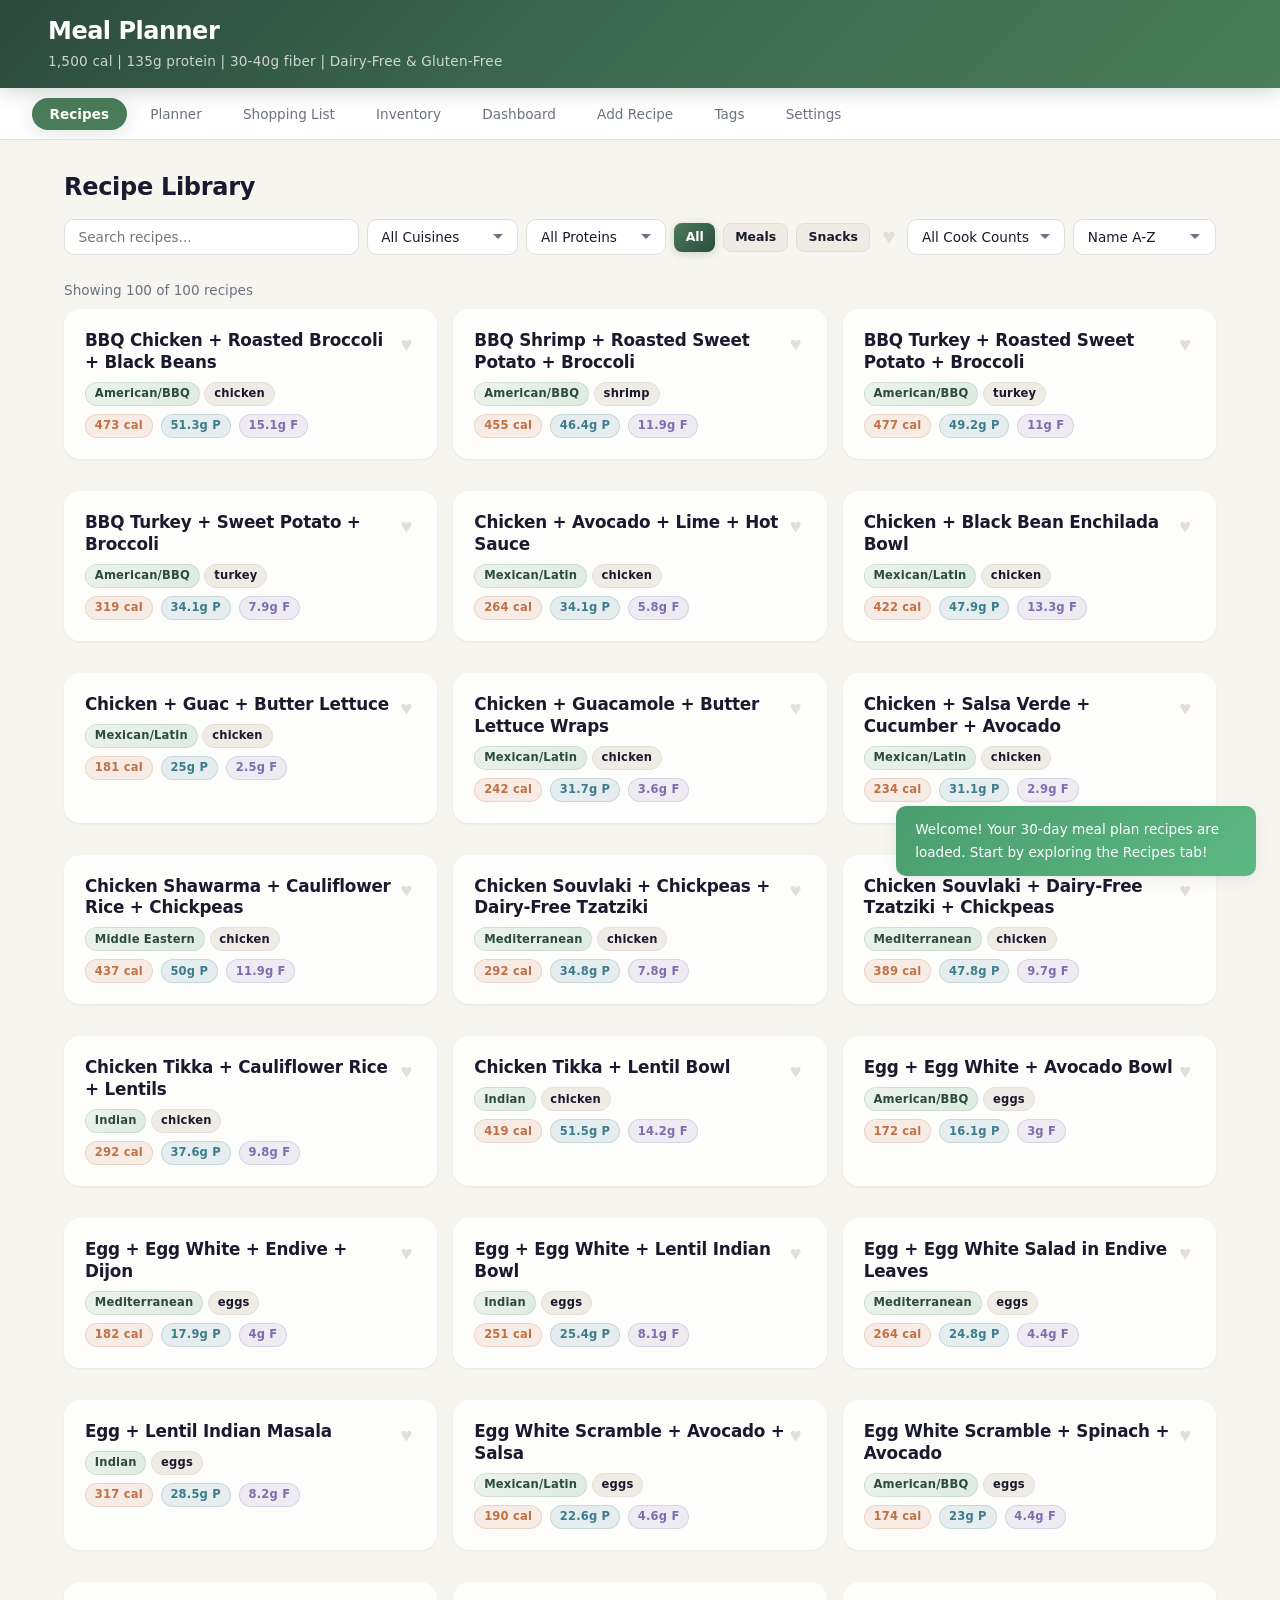
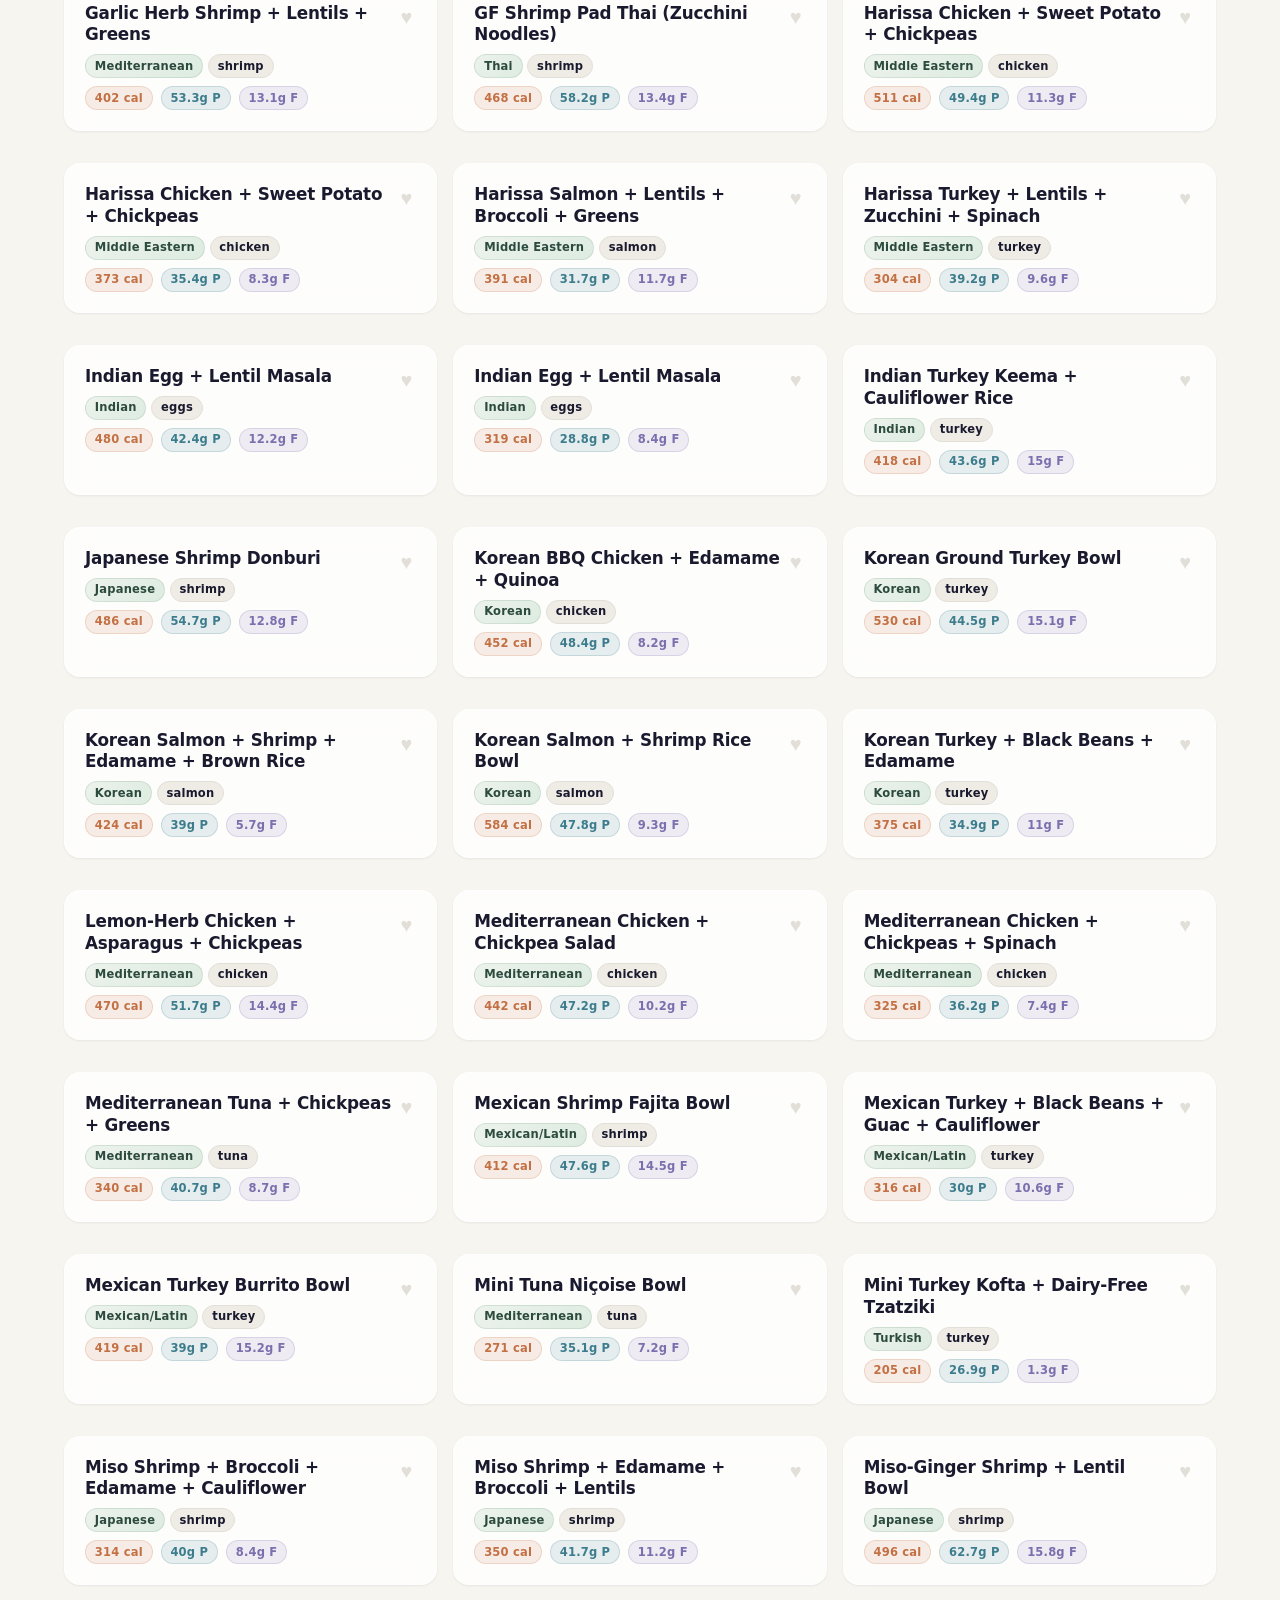
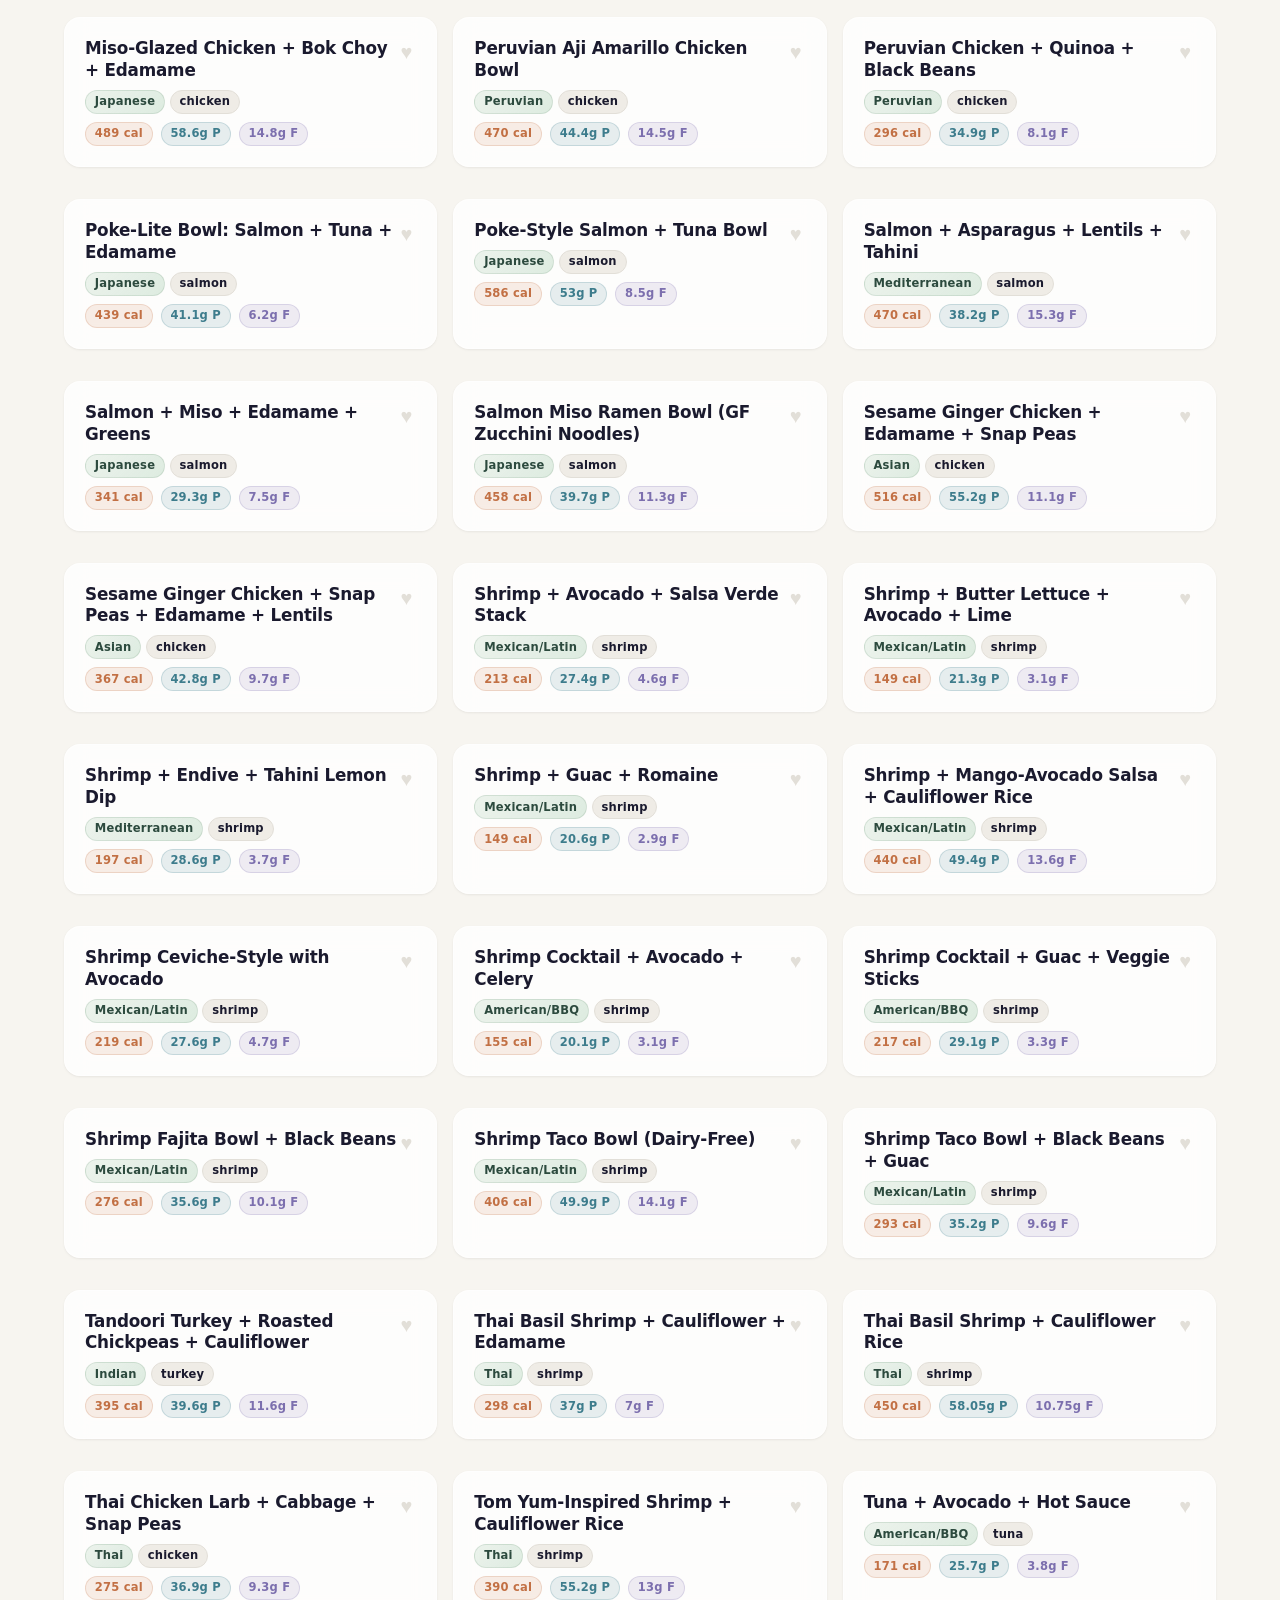
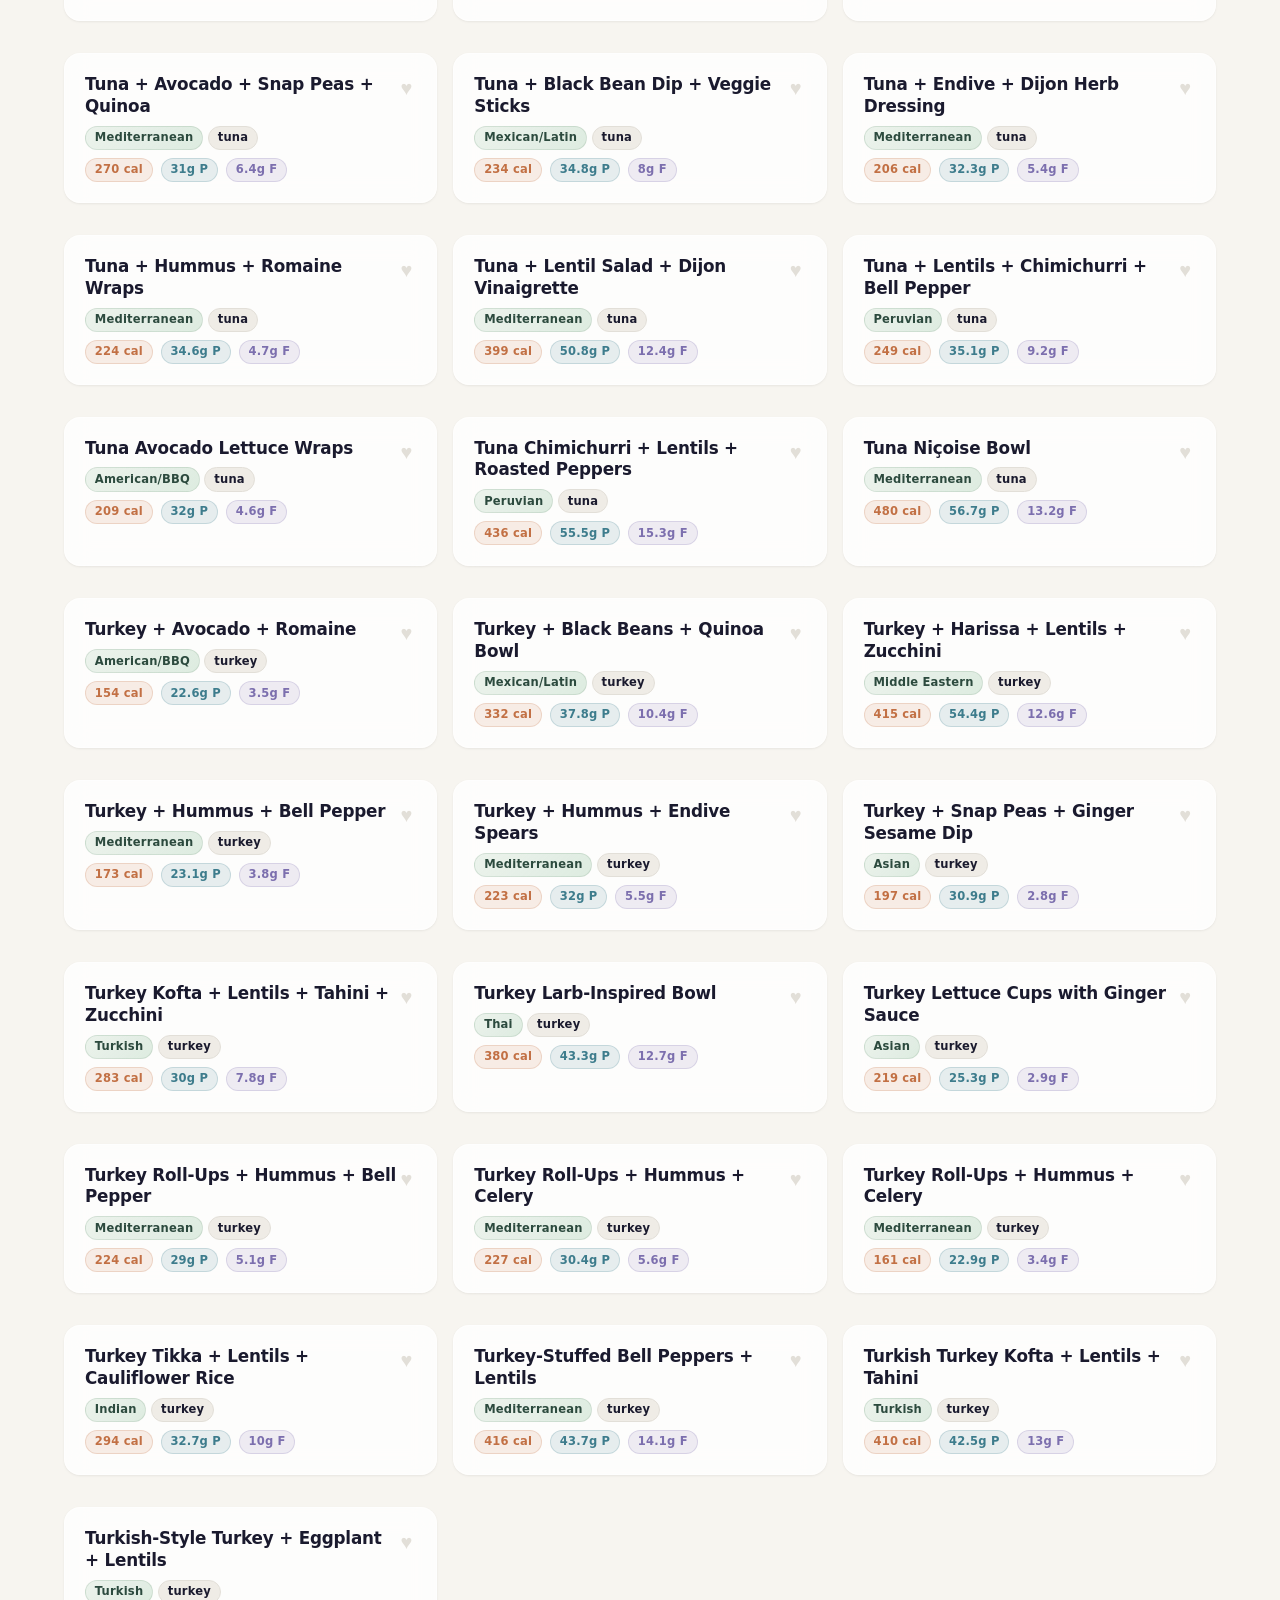
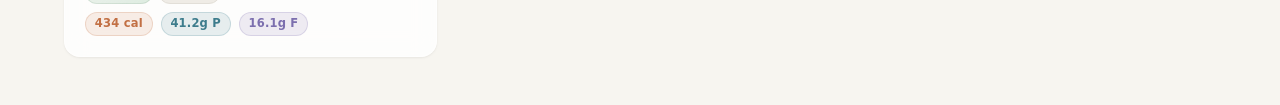
==== commit 093b4647: "feat: implement Phase 1 — inventory tracking, purchase units, auto-deduct Backend: - Add 4 new table" ====
--- a/app/index.html
+++ b/app/index.html
@@ -5,6 +5,13 @@
   <meta name="viewport" content="width=device-width, initial-scale=1.0">
   <title>Meal Planner</title>
   <link rel="stylesheet" href="css/styles.css">
+  <link rel="modulepreload" href="js/shopping-list.js">
+  <link rel="modulepreload" href="js/meal-planner.js">
+  <link rel="modulepreload" href="js/pantry.js">
+  <link rel="modulepreload" href="js/macro-dashboard.js">
+  <link rel="modulepreload" href="js/settings.js">
+  <link rel="modulepreload" href="js/add-recipe.js">
+  <link rel="modulepreload" href="js/tag-manager.js">
 </head>
 <body>
 
@@ -17,7 +24,7 @@
     <button class="nav-tab nav-tab--active" data-page="recipes">Recipes</button>
     <button class="nav-tab" data-page="planner">Planner</button>
     <button class="nav-tab" data-page="shopping-list">Shopping List</button>
-    <button class="nav-tab" data-page="pantry">Pantry</button>
+    <button class="nav-tab" data-page="pantry">Inventory</button>
     <button class="nav-tab" data-page="dashboard">Dashboard</button>
     <button class="nav-tab" data-page="add-recipe">Add Recipe</button>
     <button class="nav-tab" data-page="tags">Tags</button>
--- a/app/css/styles.css
+++ b/app/css/styles.css
@@ -1627,3 +1627,42 @@
 ::-webkit-scrollbar-thumb:hover {
   background-color: var(--color-text-secondary);
 }
+
+/* ------------------------------------------------------------
+   37. Spinner
+   ------------------------------------------------------------ */
+.spinner {
+  width: 36px;
+  height: 36px;
+  border: 3px solid var(--color-border);
+  border-top-color: var(--color-primary);
+  border-radius: 50%;
+  animation: spin 0.7s linear infinite;
+}
+
+@keyframes spin {
+  to { transform: rotate(360deg); }
+}
+
+/* ------------------------------------------------------------
+   38. Tag Tree
+   ------------------------------------------------------------ */
+.tag-tree-item:hover {
+  background: var(--color-primary-glow);
+}
+
+.tag-tree-name:hover {
+  text-decoration: underline;
+  color: var(--color-primary);
+}
+
+.btn-icon:hover {
+  color: var(--color-primary) !important;
+}
+
+/* Inventory expiry indicators */
+.expiry-green { background: #27ae60; color: #fff; }
+.expiry-yellow { background: #f39c12; color: #fff; }
+.expiry-red { background: #c0392b; color: #fff; }
+.expiry-expired { background: #7f1d1d; color: #fff; }
+.expiry-none { background: var(--color-border); color: var(--color-text-secondary); }
